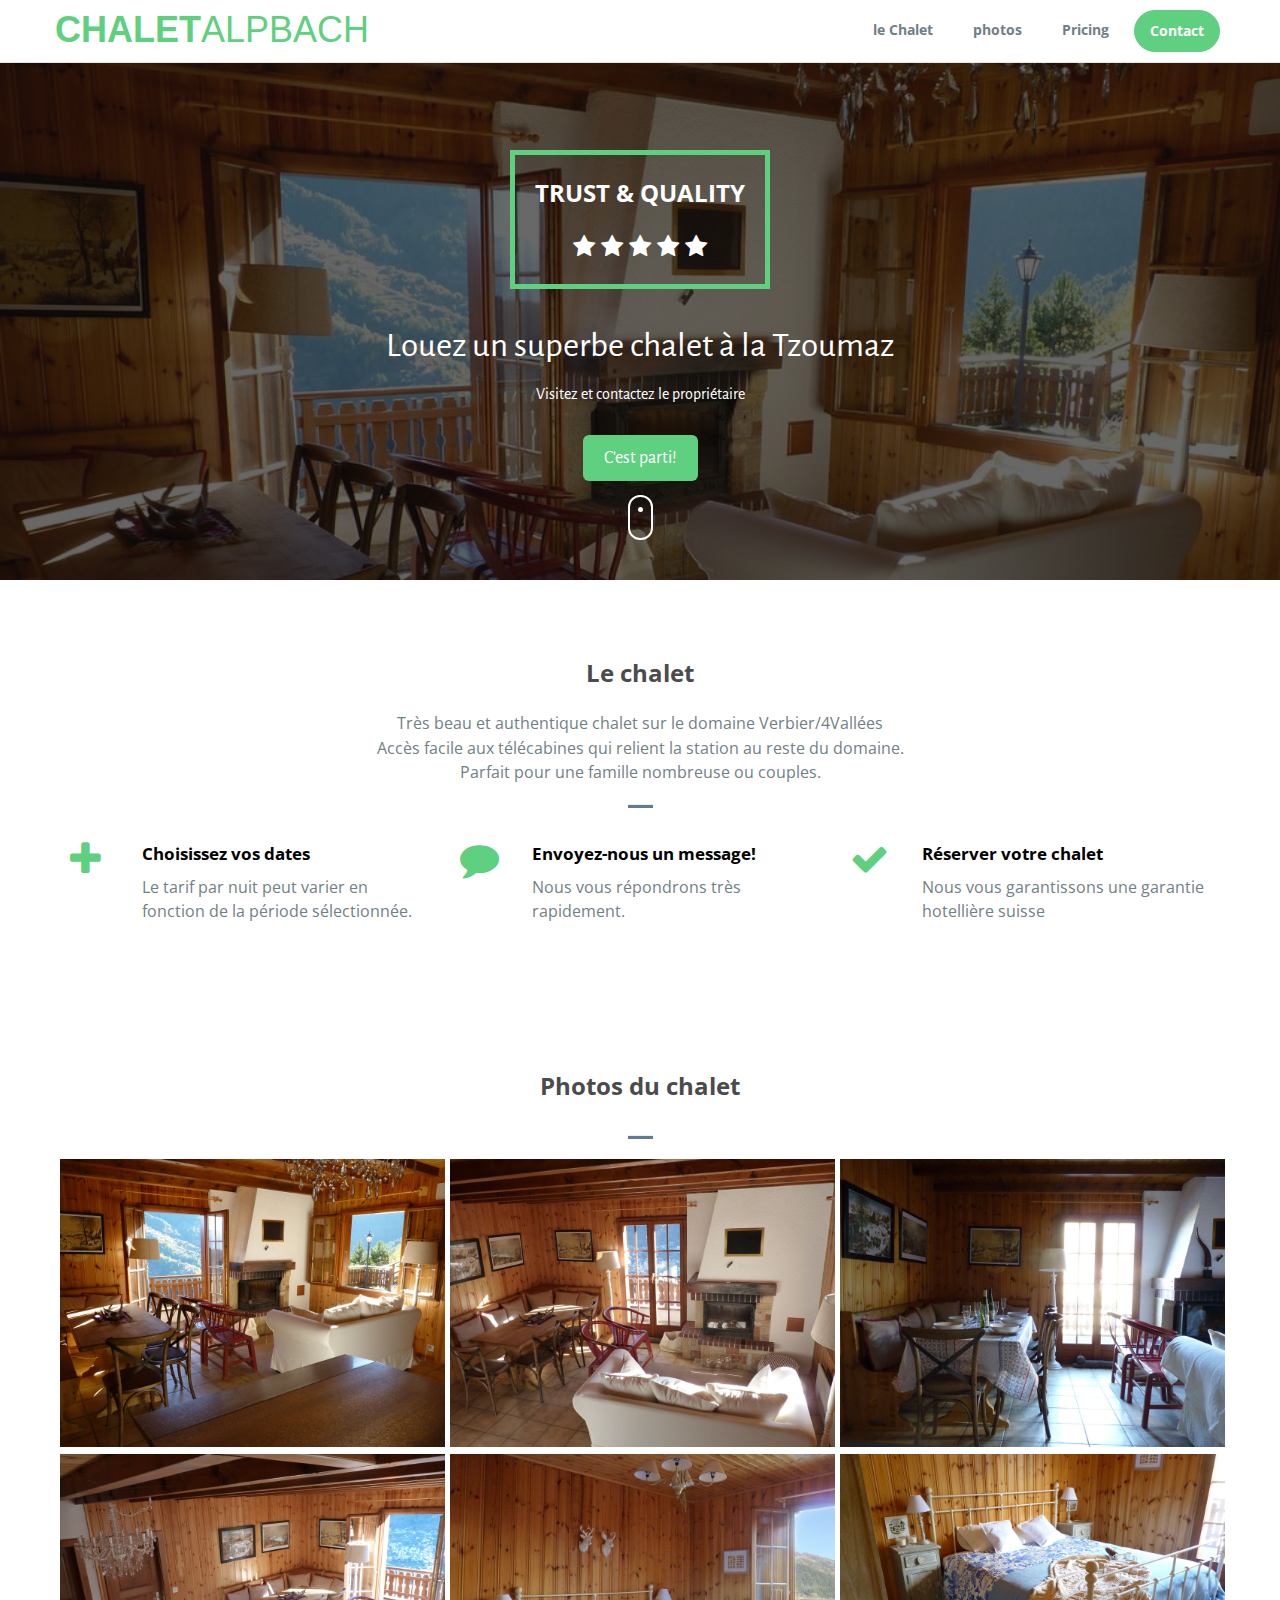
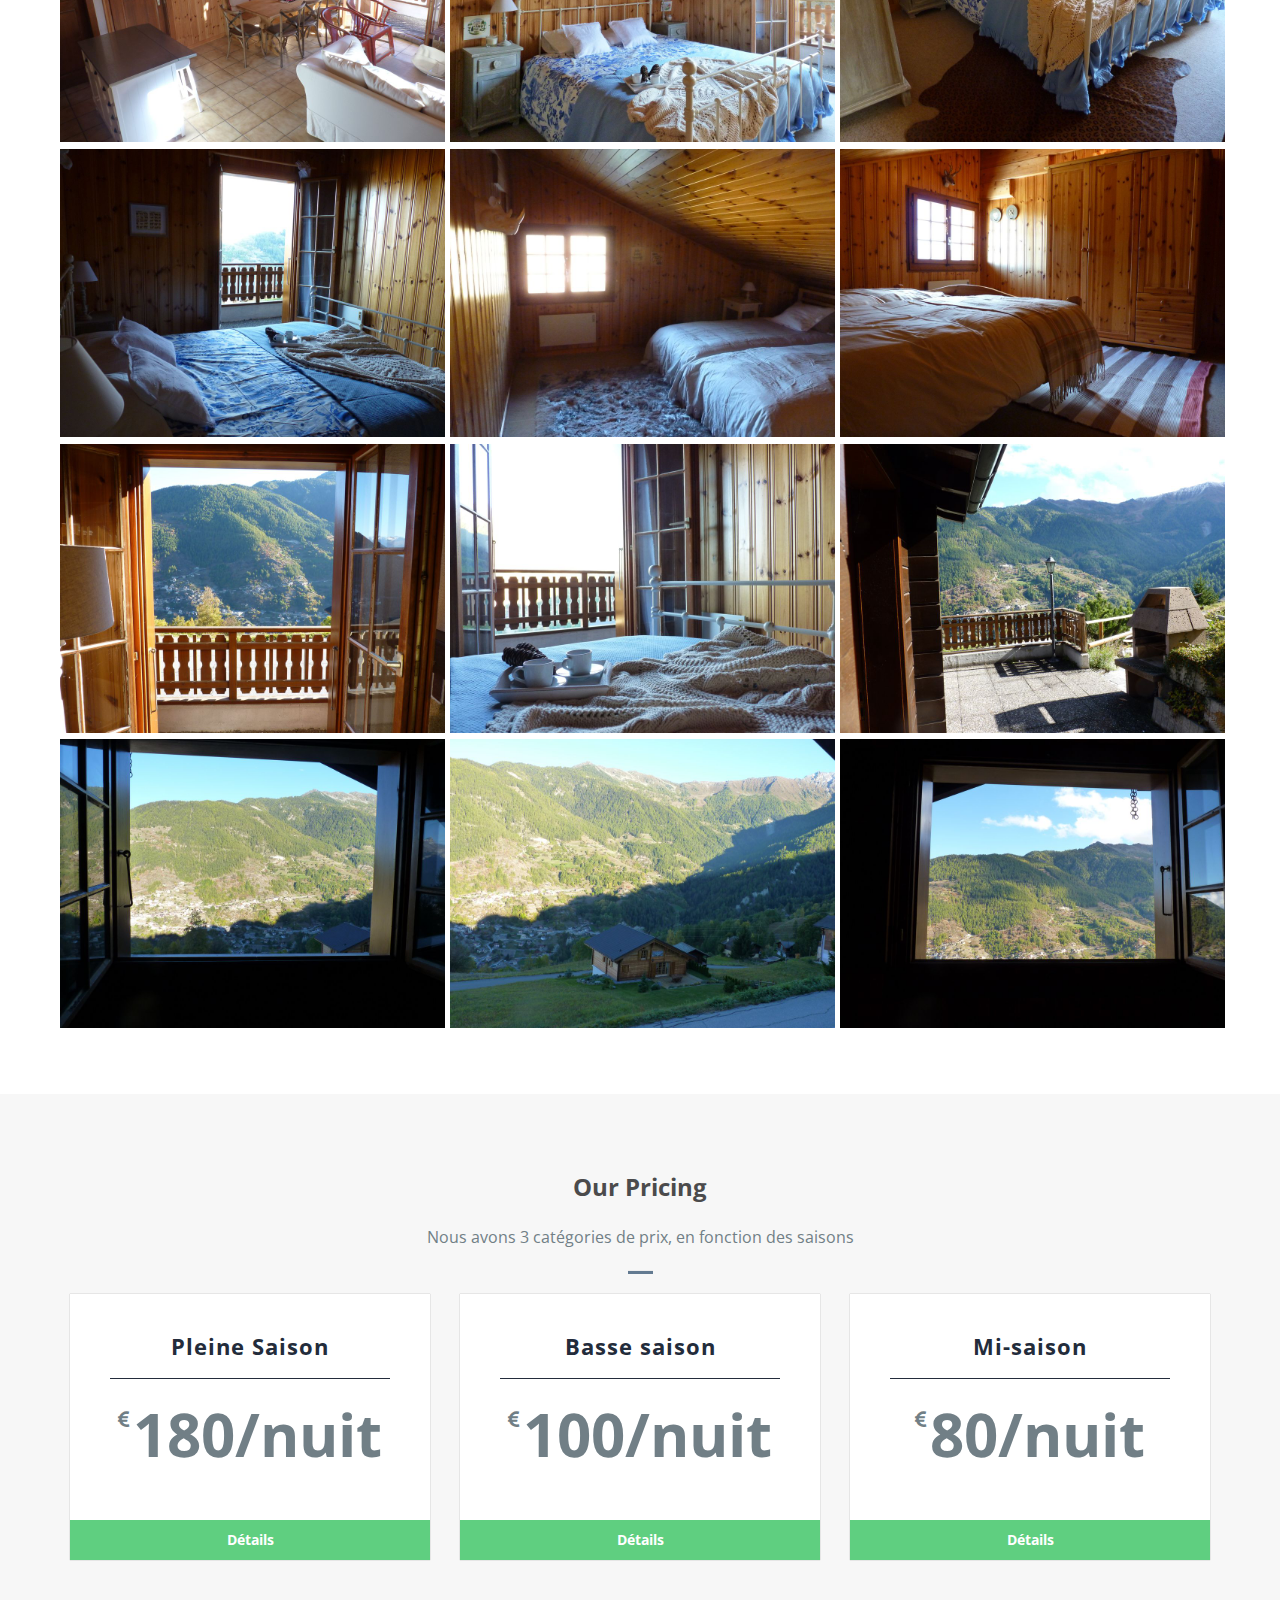
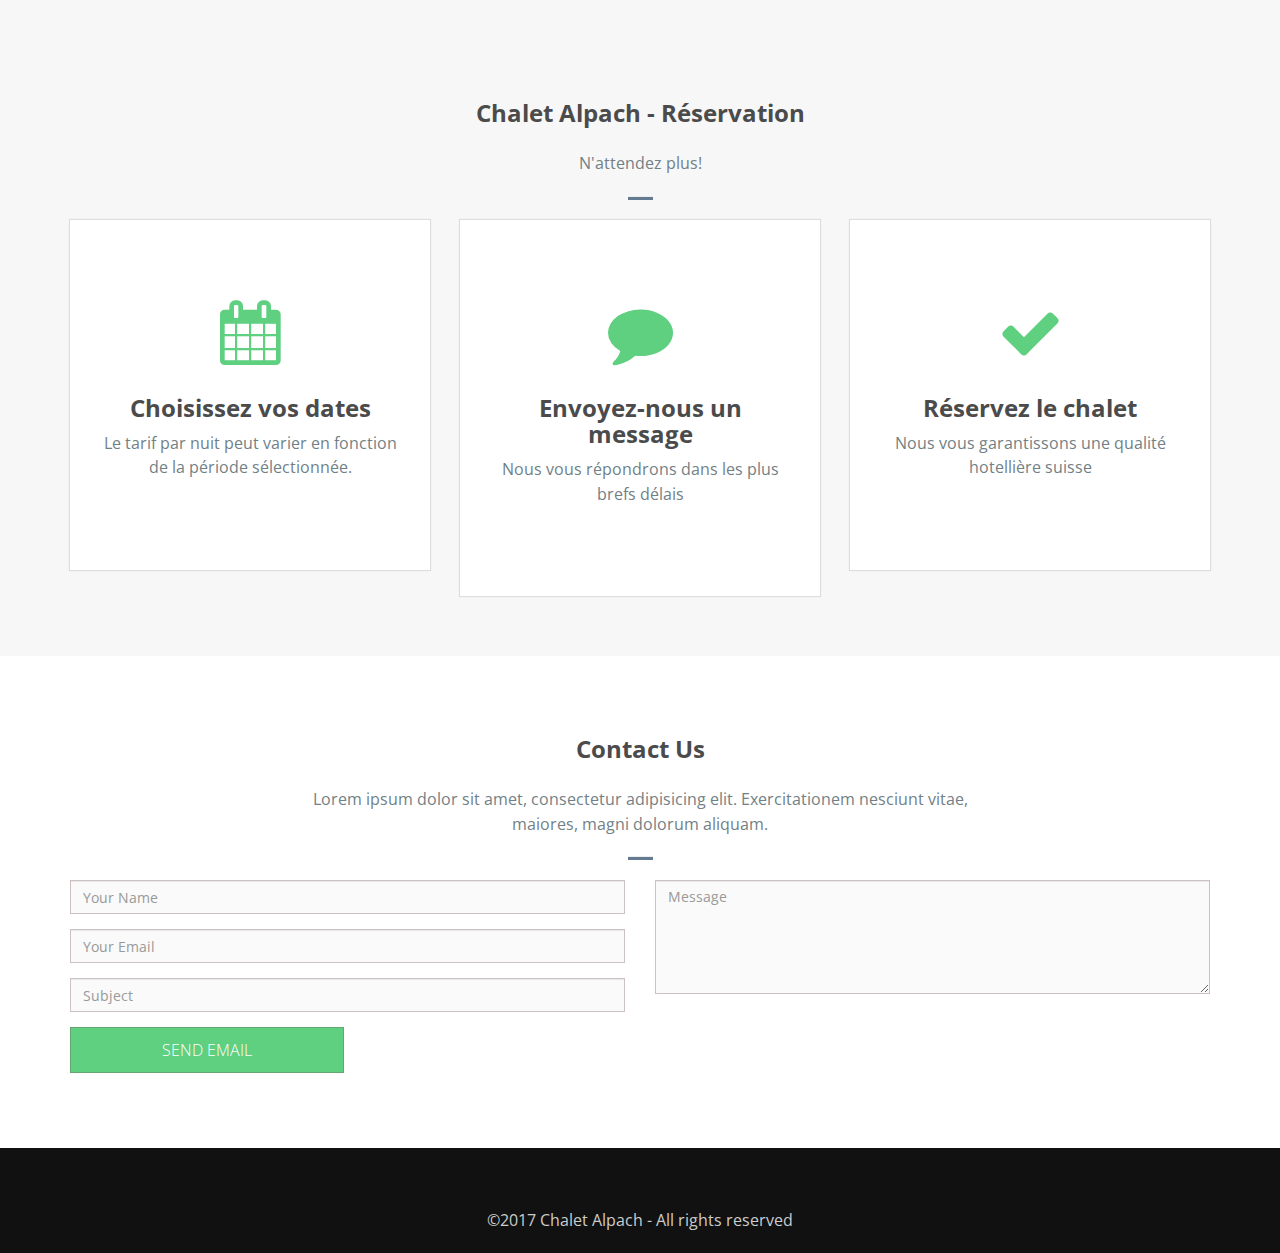
==== index.html @ b2814915 "page pour chalet" ====
<!DOCTYPE html>
<html lang="en">
  <head>
    <meta charset="utf-8">
    <meta name="viewport" content="width=device-width, initial-scale=1">
    <title>Louez un superbe chalet à la Tzoumaz!</title>
    <meta name="description" content="Très beau et authentique chalet sur le domaine Verbier/4Vallées.">
    <meta name="keywords" content="free website templates, free bootstrap themes, free template, free bootstrap, free website template">

    <link rel="stylesheet" type="text/css" href="https://fonts.googleapis.com/css?family=Open+Sans|Candal|Alegreya+Sans">
    <link rel="stylesheet" type="text/css" href="css/font-awesome.min.css">
    <link rel="stylesheet" type="text/css" href="css/bootstrap.min.css">
    <link rel="stylesheet" type="text/css" href="css/imagehover.min.css">
    <link rel="stylesheet" type="text/css" href="css/style.css">
  </head>
  <body>
    <!--Navigation bar-->
    <nav class="navbar navbar-default navbar-fixed-top">
      <div class="container">
        <div class="navbar-header">
        <button type="button" class="navbar-toggle" data-toggle="collapse" data-target="#myNavbar">
          <span class="icon-bar"></span>
          <span class="icon-bar"></span>
          <span class="icon-bar"></span>
        </button>
        <!-- <img class="logo" src="img/logo2.png" alt=""> -->
        <a class="navbar-brand" href="index.html">Chalet<span>Alpbach</span> </a>

        </div>
        <div class="collapse navbar-collapse" id="myNavbar">
        <ul class="nav navbar-nav navbar-right">
          <li><a href="#le Chalet">le Chalet</a></li>
          <li><a href="#photos">photos</a></li>
          <li><a href="#pricing">Pricing</a></li>
          <li class="btn-trial"><a href="#contact">Contact</a></li>
        </ul>
        </div>
      </div>
    </nav>
    <!--/ Navigation bar-->
    <!--Modal box-->
    <div class="modal fade" id="login" role="dialog">
      <div class="modal-dialog modal-sm">

        <!-- Modal content no 1-->
        <div class="modal-content">


        </div>

      </div>
    </div>
    <!--/ Modal box-->
    <!--Banner-->
    <div class="banner">
      <div class="bg-color">
        <div class="container">
          <div class="row">
            <div class="banner-text text-center">
              <div class="text-border">
                <h2 class="text-dec">Trust & Quality <br>
                <br>
                 <i class="fa fa-star fa"></i>
                 <i class="fa fa-star fa"></i>
                 <i class="fa fa-star fa"></i>
                 <i class="fa fa-star fa"></i>
                 <i class="fa fa-star fa"></i></h2>


              </div>
              <div class="intro-para text-center quote">
                <p class="big-text">Louez un superbe chalet à la Tzoumaz</p>
                <p class="small-text">Visitez et contactez le propriétaire</p>
                <a href="#photos" class="btn get-quote btn-lg">C'est parti!</a>
              </div>
              <a href="#feature" class="mouse-hover"><div class="mouse"></div></a>
            </div>
          </div>
        </div>
      </div>
    </div>
    <!--/ Banner-->
    <!--Feature-->
    <section id ="le Chalet" class="section-padding">
      <div class="container">
        <div class="row">
          <div class="header-section text-center">
            <h2>Le chalet</h2>
            <p> Très beau et authentique chalet sur le domaine Verbier/4Vallées<br>Accès facile aux télécabines qui relient la station au reste du domaine.<br>Parfait pour une famille nombreuse ou couples.
            <hr class="bottom-line">
          </div>
          <div class="feature-info">
            <div class="fea">
              <div class="col-md-4">
                <div class="heading pull-right">
                  <h4>Choisissez vos dates</h4>
                  <p>Le tarif par nuit peut varier en fonction de la période sélectionnée.</p>
                </div>
                <div class="fea-img pull-left">
                  <i class="fa fa-plus"></i>
                </div>
              </div>
            </div>
            <div class="fea">
              <div class="col-md-4">
                <div class="heading pull-right">
                  <h4>Envoyez-nous un message!</h4>
                  <p>Nous vous répondrons très rapidement.</p>
                </div>
                <div class="fea-img pull-left">
                  <i class="fa fa-comment"></i>
                </div>
              </div>
            </div>
            <div class="fea">
              <div class="col-md-4">
                <div class="heading pull-right">
                  <h4>Réserver votre chalet</h4>
                  <p>Nous vous garantissons une garantie hotellière suisse</p>
                </div>
                <div class="fea-img pull-left">
                  <i class="fa fa-check"></i>
                </div>
              </div>
            </div>
        </div>
        </div>
      </div>
    </section>
    <!--/ feature-->

    <!--work-shop-->
    <!--/ work-shop-->

    <!--Testimonial-->
 <!--    <section id="testimonial" class="section-padding">
      <div class="container">
        <div class="row">
          <div class="header-section text-center">
            <h2 class="white">See What Our Customer Are Saying?</h2>
            <p class="white">Lorem ipsum dolor sit amet, consectetur adipisicing elit. Exercitationem nesciunt vitae,<br> maiores, magni dolorum aliquam.</p>
            <hr class="bottom-line bg-white">
          </div>
          <div class="col-md-6 col-sm-6">
            <div class="text-comment">
              <p class="text-par">"Proin gravida nibh vel velit auctor aliquet. Aenean sollicitudin, nec sagittis sem"</p>
              <p class="text-name">Abraham Doe - Creative Dırector</p>
            </div>
          </div>
          <div class="col-md-6 col-sm-6">
            <div class="text-comment">
              <p class="text-par">"Proin gravida nibh vel velit auctor aliquet. Aenean sollicitudin, nec sagittis sem"</p>
              <p class="text-name">Abraham Doe - Creative Dırector</p>
            </div>
          </div>
        </div>
      </div>
    </section> -->
    <!--/ Testimonial-->
    <!--photos-->
    <section id ="photos" class="section-padding">
      <div class="container">
        <div class="row">
          <div class="header-section text-center">
            <h2>Photos du chalet</h2>
            <hr class="bottom-line">
          </div>
        </div>
      </div>
      <div class="container">
        <div class="row">
          <div class="col-md-4 col-sm-6 padleft-right">
            <figure class="imghvr-fold-up">
              <img src="img/living4.jpg" class="img-responsive">
              <figcaption>
                <h3>Living Room</h3>
                <p></p>
              </figcaption>
              <a href="#"></a>
            </figure>
          </div>
          <div class="col-md-4 col-sm-6 padleft-right">
            <figure class="imghvr-fold-up">
              <img src="img/living2.jpg" class="img-responsive">
              <figcaption>
                <h3>Lirvz </h3>
                <p></p>
              </figcaption>
              <a href="#"></a>
            </figure>
          </div>
          <div class="col-md-4 col-sm-6 padleft-right">
            <figure class="imghvr-fold-up">
              <img src="img/living1.jpg" class="img-responsive">
              <figcaption>
                <h3>Living Room</h3>
                <p></p>
              </figcaption>
              <a href="#"></a>
            </figure>
          </div>
          <div class="col-md-4 col-sm-6 padleft-right">
            <figure class="imghvr-fold-up">
              <img src="img/living3.jpg" class="img-responsive">
              <figcaption>
                <h3>Living Room</h3>
                <p></p>
              </figcaption>
              <a href="#"></a>
            </figure>
          </div>
          <div class="col-md-4 col-sm-6 padleft-right">
            <figure class="imghvr-fold-up">
              <img src="img/chambre1.jpg" class="img-responsive">
              <figcaption>
                <h3>Chambre rdc</h3>
                <p></p>
              </figcaption>
              <a href="#"></a>
            </figure>
          </div>
          <div class="col-md-4 col-sm-6 padleft-right">
            <figure class="imghvr-fold-up">
              <img src="img/chambre11.jpg" class="img-responsive">
              <figcaption>
                <h3>Chambre rdc</h3>
                <p></p>
              </figcaption>
              <a href="#"></a>
            </figure>
          </div>
          <div class="col-md-4 col-sm-6 padleft-right">
            <figure class="imghvr-fold-up">
              <img src="img/chambre111.jpg" class="img-responsive">
              <figcaption>
                <h3>chambre 1 rdc</h3>
                <p></p>
              </figcaption>
              <a href="#"></a>
            </figure>
          </div>
          <div class="col-md-4 col-sm-6 padleft-right">
            <figure class="imghvr-fold-up">
              <img src="img/chambre2.jpg" class="img-responsive">
              <figcaption>
                <h3>Chambre 2</h3>
                <p></p>
              </figcaption>
              <a href="#"></a>
            </figure>
          </div>
          <div class="col-md-4 col-sm-6 padleft-right">
            <figure class="imghvr-fold-up">
              <img src="img/chambre3.jpg" class="img-responsive">
              <figcaption>
                <h3>Chambre 3</h3>
                <p></p>
              </figcaption>
              <a href="#"></a>
            </figure>
          </div>
          <div class="col-md-4 col-sm-6 padleft-right">
            <figure class="imghvr-fold-up">
              <img src="img/terrasse1.jpg" class="img-responsive">
              <figcaption>
                <h3>Terrasse</h3>
                <p></p>
              </figcaption>
              <a href="#"></a>
            </figure>
          </div>
          <div class="col-md-4 col-sm-6 padleft-right">
            <figure class="imghvr-fold-up">
              <img src="img/chambreplateau.jpg" class="img-responsive">
              <figcaption>
                <h3>Vue</h3>
                <p></p>
              </figcaption>
              <a href="#"></a>
            </figure>
          </div>
          <div class="col-md-4 col-sm-6 padleft-right">
            <figure class="imghvr-fold-up">
              <img src="img/terrasse2.jpg" class="img-responsive">
              <figcaption>
                <h3>Terrasse</h3>
                <p></p>
              </figcaption>
              <a href="#"></a>
            </figure>
          </div>
          <div class="col-md-4 col-sm-6 padleft-right">
            <figure class="imghvr-fold-up">
              <img src="img/vue-fenêtre.jpg" class="img-responsive">
              <figcaption>
                <h3></h3>
                <p></p>
              </figcaption>
              <a href="#"></a>
            </figure>
          </div>
          <div class="col-md-4 col-sm-6 padleft-right">
            <figure class="imghvr-fold-up">
              <img src="img/vue.jpg" class="img-responsive">
              <figcaption>
                <h3></h3>
                <p></p>
              </figcaption>
              <a href="#"></a>
            </figure>
          </div>
          <div class="col-md-4 col-sm-6 padleft-right">
            <figure class="imghvr-fold-up">
              <img src="img/vuechambre2.jpg" class="img-responsive">
              <figcaption>
                <h3>Chambre 2</h3>
                <p></p>
              </figcaption>
              <a href="#"></a>
            </figure>
          </div>
        </div>
      </div>
    </section>
    <!--/ photos-->
    <!--Pricing-->
    <section id ="pricing" class="section-padding">
      <div class="container">
        <div class="row">
          <div class="header-section text-center">
            <h2>Our Pricing</h2>
            <p>Nous avons 3 catégories de prix, en fonction des saisons<br></p>
            <hr class="bottom-line">
          </div>
          <div class="col-md-4 col-sm-4">
            <div class="price-table">
              <!-- Plan  -->
              <div class="pricing-head">
                <h4>Pleine Saison</h4>
                <span class="fa fa-euro curency"></span> <span class="amount">180/nuit</span>
              </div>

              <!-- Plean Detail -->
              <div class="price-in mart-15">
                <a href="#" class="btn btn-bg green btn-block">Détails</a>
              </div>
            </div>
          </div>
          <div class="col-md-4 col-sm-4">
            <div class="price-table">
              <!-- Plan  -->
              <div class="pricing-head">
                <h4>Basse saison</h4>
                <span class="fa fa-euro curency"></span> <span class="amount">100/nuit</span>
              </div>

              <!-- Plean Detail -->
              <div class="price-in mart-15">
                <a href="#" class="btn btn-bg yellow btn-block">Détails</a>
              </div>
            </div>
          </div>
          <div class="col-md-4 col-sm-4">
            <div class="price-table">
              <!-- Plan  -->
              <div class="pricing-head">
                <h4>Mi-saison</h4>
                <span class="fa fa-euro curency"></span> <span class="amount">80/nuit</span>
              </div>

              <!-- Plean Detail -->
              <div class="price-in mart-15">
                <a href="#" class="btn btn-bg red btn-block">Détails</a>
              </div>
            </div>
          </div>
        </div>
      </div>
    </section>
    <!--/ Pricing-->
    <section id="work-shop" class="section-padding">
      <div class="container">
        <div class="row">
          <div class="header-section text-center">
            <h2>Chalet Alpach - Réservation</h2>
            <p>N'attendez plus!</p>
            <hr class="bottom-line">
          </div>
          <div class="col-md-4 col-sm-6">
            <div class="service-box text-center">
              <div class="icon-box">
                <i class="fa fa-calendar color-green"></i>
              </div>
              <div class="icon-text">
                <h4 class="ser-text">Choisissez vos dates</h4>
                <p>Le tarif par nuit peut varier en fonction de la période sélectionnée.</p>
              </div>
            </div>
          </div>
          <div class="col-md-4 col-sm-6">
            <div class="service-box text-center">
              <div class="icon-box">
                <i class="fa fa-comment color-green"></i>
              </div>
              <div class="icon-text">
                <h4 class="ser-text">Envoyez-nous un message</h4>
                <p>Nous vous répondrons dans les plus brefs délais</p>
              </div>
            </div>
          </div>
          <div class="col-md-4 col-sm-6">
            <div class="service-box text-center">
              <div class="icon-box">
                <i class="fa fa-check color-green"></i>
              </div>
              <div class="icon-text">
                <h4 class="ser-text">Réservez le chalet</h4>
                <p>Nous vous garantissons une qualité hotellière suisse</p>
              </div>
            </div>
          </div>
        </div>
      </div>
    </section>
    <!--Contact-->
    <section id ="contact" class="section-padding">
      <div class="container">
        <div class="row">
          <div class="header-section text-center">
            <h2>Contact Us</h2>
            <p>Lorem ipsum dolor sit amet, consectetur adipisicing elit. Exercitationem nesciunt vitae,<br> maiores, magni dolorum aliquam.</p>
            <hr class="bottom-line">
          </div>
          <div id="sendmessage">Your message has been sent. Thank you!</div>
          <div id="errormessage"></div>
          <form action="" method="post" role="form" class="contactForm">
              <div class="col-md-6 col-sm-6 col-xs-12 left">
                <div class="form-group">
                    <input type="text" name="name" class="form-control form" id="name" placeholder="Your Name" data-rule="minlen:4" data-msg="Please enter at least 4 chars" />
                    <div class="validation"></div>
                </div>
                <div class="form-group">
                    <input type="email" class="form-control" name="email" id="email" placeholder="Your Email" data-rule="email" data-msg="Please enter a valid email" />
                    <div class="validation"></div>
                </div>
                <div class="form-group">
                    <input type="text" class="form-control" name="subject" id="subject" placeholder="Subject" data-rule="minlen:4" data-msg="Please enter at least 4 characters" />
                    <div class="validation"></div>
                </div>
              </div>

              <div class="col-md-6 col-sm-6 col-xs-12 right">
                <div class="form-group">
                    <textarea class="form-control" name="message" rows="5" data-rule="required" data-msg="Please write something for us" placeholder="Message"></textarea>
                    <div class="validation"></div>
                </div>
              </div>

              <div class="col-xs-12">
                <!-- Button -->
                <button type="submit" id="submit" name="submit" class="form contact-form-button light-form-button oswald light">SEND EMAIL</button>
              </div>
          </form>

        </div>
      </div>
    </section>
    <!--/ Contact-->
    <!--Footer-->
    <footer id="footer" class="footer">
      <div class="container text-center">
   <!--    <ul class="social-links">
        <li><a href="#link"><i class="fa fa-twitter fa-fw"></i></a></li>
        <li><a href="#link"><i class="fa fa-facebook fa-fw"></i></a></li>
        <li><a href="#link"><i class="fa fa-google-plus fa-fw"></i></a></li>
        <li><a href="#link"><i class="fa fa-dribbble fa-fw"></i></a></li>
        <li><a href="#link"><i class="fa fa-linkedin fa-fw"></i></a></li>
      </ul> -->
        ©2017 Chalet Alpach - All rights reserved

      </div>
    </footer>
    <!--/ Footer-->

    <script src="js/jquery.min.js"></script>
    <script src="js/jquery.easing.min.js"></script>
    <script src="js/bootstrap.min.js"></script>
    <script src="js/custom.js"></script>
    <script src="contactform/contactform.js"></script>

  </body>
</html>
---- css/imagehover.min.css ----
/*
 * ImageHover.css - http://www.imagehover.io
 */
 [class*=' imghvr-'],[class^=imghvr-]{position:relative;display:inline-block;margin:0;max-width:100%;background-color:#2266a5;color:#fff;overflow:hidden;-webkit-backface-visibility:hidden;backface-visibility:hidden;-moz-osx-font-smoothing:grayscale;-webkit-transform:translateZ(0);transform:translateZ(0)}[class*=' imghvr-']>img,[class^=imghvr-]>img{vertical-align:top;max-width:100%}[class*=' imghvr-'] figcaption,[class^=imghvr-] figcaption{background-color:#135796;padding:30px;position:absolute;top:0;bottom:0;left:0;right:0;color:#fff}[class*=' imghvr-'] figcaption h1,[class*=' imghvr-'] figcaption h2,[class*=' imghvr-'] figcaption h3,[class*=' imghvr-'] figcaption h4,[class*=' imghvr-'] figcaption h5,[class*=' imghvr-'] figcaption h6,[class^=imghvr-] figcaption h1,[class^=imghvr-] figcaption h2,[class^=imghvr-] figcaption h3,[class^=imghvr-] figcaption h4,[class^=imghvr-] figcaption h5,[class^=imghvr-] figcaption h6{color:#fff}[class*=' imghvr-'] a,[class^=imghvr-] a{position:absolute;top:0;bottom:0;left:0;right:0;z-index:1}[class*=' imghvr-'],[class*=' imghvr-'] *,[class*=' imghvr-'] :after,[class*=' imghvr-'] :before,[class*=' imghvr-']:after,[class*=' imghvr-']:before,[class^=imghvr-],[class^=imghvr-] *,[class^=imghvr-] :after,[class^=imghvr-] :before,[class^=imghvr-]:after,[class^=imghvr-]:before{-webkit-box-sizing:border-box;box-sizing:border-box;-webkit-transition:all .35s ease;transition:all .35s ease}[class*=' imghvr-fade'] figcaption,[class*=' imghvr-fade']:hover>img,[class^=imghvr-fade] figcaption,[class^=imghvr-fade]:hover>img{opacity:0}[class*=' imghvr-fade']:hover figcaption,[class^=imghvr-fade]:hover figcaption{opacity:1}[class*=' imghvr-fade']:hover figcaption,[class*=' imghvr-fade']:hover>img,[class^=imghvr-fade]:hover figcaption,[class^=imghvr-fade]:hover>img{-webkit-transform:translate(0,0);transform:translate(0,0)}.imghvr-fade-in-up figcaption{-webkit-transform:translate(0,15%);transform:translate(0,15%)}.imghvr-fade-in-down figcaption{-webkit-transform:translate(0,-15%);transform:translate(0,-15%)}.imghvr-fade-in-left figcaption{-webkit-transform:translate(-15%,0);transform:translate(-15%,0)}.imghvr-fade-in-right figcaption{-webkit-transform:translate(15%,0);transform:translate(15%,0)}[class*=' imghvr-push-']:hover figcaption,[class^=imghvr-push-]:hover figcaption{-webkit-transform:translate(0,0);transform:translate(0,0)}.imghvr-push-up figcaption{-webkit-transform:translateY(100%);transform:translateY(100%)}.imghvr-push-down figcaption,.imghvr-push-up:hover>img{-webkit-transform:translateY(-100%);transform:translateY(-100%)}.imghvr-push-down:hover>img{-webkit-transform:translateY(100%);transform:translateY(100%)}.imghvr-push-left figcaption{-webkit-transform:translateX(100%);transform:translateX(100%)}.imghvr-push-left:hover>img,.imghvr-push-right figcaption{-webkit-transform:translateX(-100%);transform:translateX(-100%)}.imghvr-push-right:hover>img{-webkit-transform:translateX(100%);transform:translateX(100%)}[class*=' imghvr-slide-']:hover figcaption,[class^=imghvr-slide-]:hover figcaption{-webkit-transform:translate(0,0);transform:translate(0,0)}.imghvr-slide-up figcaption{-webkit-transform:translateY(100%);transform:translateY(100%)}.imghvr-slide-down figcaption{-webkit-transform:translateY(-100%);transform:translateY(-100%)}.imghvr-slide-left figcaption{-webkit-transform:translateX(100%);transform:translateX(100%)}.imghvr-slide-right figcaption{-webkit-transform:translateX(-100%);transform:translateX(-100%)}.imghvr-slide-top-left figcaption{-webkit-transform:translate(-100%,-100%);transform:translate(-100%,-100%)}.imghvr-slide-top-right figcaption{-webkit-transform:translate(100%,-100%);transform:translate(100%,-100%)}.imghvr-slide-bottom-left figcaption{-webkit-transform:translate(-100%,100%);transform:translate(-100%,100%)}.imghvr-slide-bottom-right figcaption{-webkit-transform:translate(100%,100%);transform:translate(100%,100%)}[class*=' imghvr-reveal-']:before,[class^=imghvr-reveal-]:before{position:absolute;top:0;bottom:0;left:0;right:0;content:'';background-color:#135796}[class*=' imghvr-reveal-'] figcaption,[class^=imghvr-reveal-] figcaption{opacity:0}[class*=' imghvr-reveal-']:hover:before,[class^=imghvr-reveal-]:hover:before{-webkit-transform:translate(0,0);transform:translate(0,0)}[class*=' imghvr-reveal-']:hover figcaption,[class^=imghvr-reveal-]:hover figcaption{opacity:1;-webkit-transition-delay:.21s;transition-delay:.21s}.imghvr-reveal-up:before{-webkit-transform:translateY(100%);transform:translateY(100%)}.imghvr-reveal-down:before{-webkit-transform:translateY(-100%);transform:translateY(-100%)}.imghvr-reveal-left:before{-webkit-transform:translateX(100%);transform:translateX(100%)}.imghvr-reveal-right:before{-webkit-transform:translateX(-100%);transform:translateX(-100%)}.imghvr-reveal-top-left:before{-webkit-transform:translate(-100%,-100%);transform:translate(-100%,-100%)}.imghvr-reveal-top-right:before{-webkit-transform:translate(100%,-100%);transform:translate(100%,-100%)}.imghvr-reveal-bottom-left:before{-webkit-transform:translate(-100%,100%);transform:translate(-100%,100%)}.imghvr-reveal-bottom-right:before{-webkit-transform:translate(100%,100%);transform:translate(100%,100%)}[class*=' imghvr-hinge-'],[class^=imghvr-hinge-]{-webkit-perspective:50em;perspective:50em}[class*=' imghvr-hinge-'] figcaption,[class^=imghvr-hinge-] figcaption{opacity:0;z-index:1}[class*=' imghvr-hinge-']:hover img,[class^=imghvr-hinge-]:hover img{opacity:0}[class*=' imghvr-hinge-']:hover figcaption,[class^=imghvr-hinge-]:hover figcaption{opacity:1;-webkit-transition-delay:.21s;transition-delay:.21s}.imghvr-hinge-up img{-webkit-transform-origin:50% 0;-ms-transform-origin:50% 0;transform-origin:50% 0}.imghvr-hinge-up figcaption{-webkit-transform:rotateX(90deg);transform:rotateX(90deg);-webkit-transform-origin:50% 100%;-ms-transform-origin:50% 100%;transform-origin:50% 100%}.imghvr-hinge-up:hover>img{-webkit-transform:rotateX(-90deg);transform:rotateX(-90deg)}.imghvr-hinge-up:hover figcaption{-webkit-transform:rotateX(0);transform:rotateX(0)}.imghvr-hinge-down img{-webkit-transform-origin:50% 100%;-ms-transform-origin:50% 100%;transform-origin:50% 100%}.imghvr-hinge-down figcaption{-webkit-transform:rotateX(-90deg);transform:rotateX(-90deg);-webkit-transform-origin:50% -50%;-ms-transform-origin:50% -50%;transform-origin:50% -50%}.imghvr-hinge-down:hover>img{-webkit-transform:rotateX(90deg);transform:rotateX(90deg);opacity:0}.imghvr-hinge-down:hover figcaption{-webkit-transform:rotateX(0);transform:rotateX(0)}.imghvr-hinge-left img{-webkit-transform-origin:0 50%;-ms-transform-origin:0 50%;transform-origin:0 50%}.imghvr-hinge-left figcaption{-webkit-transform:rotateY(-90deg);transform:rotateY(-90deg);-webkit-transform-origin:100% 50%;-ms-transform-origin:100% 50%;transform-origin:100% 50%}.imghvr-hinge-left:hover>img{-webkit-transform:rotateY(90deg);transform:rotateY(90deg)}.imghvr-hinge-left:hover figcaption{-webkit-transform:rotateY(0);transform:rotateY(0)}.imghvr-hinge-right img{-webkit-transform-origin:100% 50%;-ms-transform-origin:100% 50%;transform-origin:100% 50%}.imghvr-hinge-right figcaption{-webkit-transform:rotateY(90deg);transform:rotateY(90deg);-webkit-transform-origin:0 50%;-ms-transform-origin:0 50%;transform-origin:0 50%}.imghvr-hinge-right:hover>img{-webkit-transform:rotateY(-90deg);transform:rotateY(-90deg)}.imghvr-hinge-right:hover figcaption{-webkit-transform:rotateY(0);transform:rotateY(0)}[class*=' imghvr-flip-'],[class^=imghvr-flip-]{-webkit-perspective:50em;perspective:50em}[class*=' imghvr-flip-'] img,[class^=imghvr-flip-] img{backface-visibility:hidden}[class*=' imghvr-flip-'] figcaption,[class*=' imghvr-flip-']:hover>img,[class^=imghvr-flip-] figcaption,[class^=imghvr-flip-]:hover>img{opacity:0}[class*=' imghvr-flip-']:hover figcaption,[class^=imghvr-flip-]:hover figcaption{opacity:1;-webkit-transition-delay:.13999999999999999s;transition-delay:.13999999999999999s}.imghvr-flip-horiz figcaption{-webkit-transform:rotateX(90deg);transform:rotateX(90deg);-webkit-transform-origin:0 50%;-ms-transform-origin:0 50%;transform-origin:0 50%}.imghvr-flip-horiz:hover img{-webkit-transform:rotateX(-180deg);transform:rotateX(-180deg)}.imghvr-flip-horiz:hover figcaption{-webkit-transform:rotateX(0);transform:rotateX(0)}.imghvr-flip-vert figcaption{-webkit-transform:rotateY(90deg);transform:rotateY(90deg);-webkit-transform-origin:50% 0;-ms-transform-origin:50% 0;transform-origin:50% 0}.imghvr-flip-vert:hover>img{-webkit-transform:rotateY(-180deg);transform:rotateY(-180deg)}.imghvr-flip-vert:hover figcaption{-webkit-transform:rotateY(0);transform:rotateY(0)}.imghvr-flip-diag-1 figcaption{-webkit-transform:rotate3d(1,-1,0,100deg);transform:rotate3d(1,-1,0,100deg)}.imghvr-flip-diag-1:hover>img{-webkit-transform:rotate3d(-1,1,0,100deg);transform:rotate3d(-1,1,0,100deg)}.imghvr-flip-diag-1:hover figcaption{-webkit-transform:rotate3d(0,0,0,0deg);transform:rotate3d(0,0,0,0deg)}.imghvr-flip-diag-2 figcaption{-webkit-transform:rotate3d(1,1,0,100deg);transform:rotate3d(1,1,0,100deg)}.imghvr-flip-diag-2:hover>img{-webkit-transform:rotate3d(-1,-1,0,100deg);transform:rotate3d(-1,-1,0,100deg)}.imghvr-flip-diag-2:hover figcaption{-webkit-transform:rotate3d(0,0,0,0deg);transform:rotate3d(0,0,0,0deg)}[class*=' imghvr-shutter-out-']:before,[class^=imghvr-shutter-out-]:before{background:#135796;position:absolute;content:'';-webkit-transition-delay:105ms;transition-delay:105ms}[class*=' imghvr-shutter-out-'] figcaption,[class^=imghvr-shutter-out-] figcaption{opacity:0;-webkit-transition-delay:0s;transition-delay:0s}[class*=' imghvr-shutter-out-']:hover:before,[class^=imghvr-shutter-out-]:hover:before{-webkit-transition-delay:0s;transition-delay:0s}[class*=' imghvr-shutter-out-']:hover figcaption,[class^=imghvr-shutter-out-]:hover figcaption{opacity:1;-webkit-transition-delay:105ms;transition-delay:105ms}.imghvr-shutter-out-horiz:before{left:50%;right:50%;top:0;bottom:0}.imghvr-shutter-out-horiz:hover:before{left:0;right:0}.imghvr-shutter-out-vert:before{top:50%;bottom:50%;left:0;right:0}.imghvr-shutter-out-vert:hover:before{top:0;bottom:0}.imghvr-shutter-out-diag-1:before{top:50%;bottom:50%;left:-35%;right:-35%;-webkit-transform:rotate(45deg);transform:rotate(45deg)}.imghvr-shutter-out-diag-1:hover:before{top:-35%;bottom:-35%}.imghvr-shutter-out-diag-2:before{top:50%;bottom:50%;left:-35%;right:-35%;-webkit-transform:rotate(-45deg);transform:rotate(-45deg)}.imghvr-shutter-out-diag-2:hover:before{top:-35%;bottom:-35%}[class*=' imghvr-shutter-in-']:after,[class*=' imghvr-shutter-in-']:before,[class^=imghvr-shutter-in-]:after,[class^=imghvr-shutter-in-]:before{background:#135796;position:absolute;content:''}[class*=' imghvr-shutter-in-']:after,[class^=imghvr-shutter-in-]:after{top:0;left:0}[class*=' imghvr-shutter-in-']:before,[class^=imghvr-shutter-in-]:before{right:0;bottom:0}[class*=' imghvr-shutter-in-'] figcaption,[class^=imghvr-shutter-in-] figcaption{opacity:0;z-index:1}[class*=' imghvr-shutter-in-']:hover figcaption,[class^=imghvr-shutter-in-]:hover figcaption{opacity:1;-webkit-transition-delay:.21s;transition-delay:.21s}.imghvr-shutter-in-horiz:after,.imghvr-shutter-in-horiz:before{width:0;height:100%}.imghvr-shutter-in-horiz:hover:after,.imghvr-shutter-in-horiz:hover:before{width:50%}.imghvr-shutter-in-vert:after,.imghvr-shutter-in-vert:before{height:0;width:100%}.imghvr-shutter-in-vert:hover:after,.imghvr-shutter-in-vert:hover:before{height:50%}.imghvr-shutter-in-out-horiz:after,.imghvr-shutter-in-out-horiz:before{width:0;height:100%}.imghvr-shutter-in-out-horiz:hover:after,.imghvr-shutter-in-out-horiz:hover:before{width:100%;opacity:.75}.imghvr-shutter-in-out-vert:after,.imghvr-shutter-in-out-vert:before{height:0;width:100%}.imghvr-shutter-in-out-vert:hover:after,.imghvr-shutter-in-out-vert:hover:before{height:100%;opacity:.75}.imghvr-shutter-in-out-diag-1:after,.imghvr-shutter-in-out-diag-1:before{width:200%;height:200%;-webkit-transition:all .6s ease;transition:all .6s ease;opacity:.75}.imghvr-shutter-in-out-diag-1:after{-webkit-transform:skew(-45deg) translateX(-150%);transform:skew(-45deg) translateX(-150%)}.imghvr-shutter-in-out-diag-1:before{-webkit-transform:skew(-45deg) translateX(150%);transform:skew(-45deg) translateX(150%)}.imghvr-shutter-in-out-diag-1:hover:after{-webkit-transform:skew(-45deg) translateX(-50%);transform:skew(-45deg) translateX(-50%)}.imghvr-shutter-in-out-diag-1:hover:before{-webkit-transform:skew(-45deg) translateX(50%);transform:skew(-45deg) translateX(50%)}.imghvr-shutter-in-out-diag-2:after,.imghvr-shutter-in-out-diag-2:before{width:200%;height:200%;-webkit-transition:all .6s ease;transition:all .6s ease;opacity:.75}.imghvr-shutter-in-out-diag-2:after{-webkit-transform:skew(45deg) translateX(-100%);transform:skew(45deg) translateX(-100%)}.imghvr-shutter-in-out-diag-2:before{-webkit-transform:skew(45deg) translateX(100%);transform:skew(45deg) translateX(100%)}.imghvr-shutter-in-out-diag-2:hover:after,.imghvr-shutter-in-out-diag-2:hover:before{-webkit-transform:skew(45deg) translateX(0);transform:skew(45deg) translateX(0)}[class*=' imghvr-fold'],[class^=imghvr-fold]{-webkit-perspective:50em;perspective:50em}[class*=' imghvr-fold'] img,[class^=imghvr-fold] img{-webkit-transform-origin:50% 0;-ms-transform-origin:50% 0;transform-origin:50% 0}[class*=' imghvr-fold'] figcaption,[class^=imghvr-fold] figcaption{z-index:1;opacity:0}[class*=' imghvr-fold']:hover>img,[class^=imghvr-fold]:hover>img{opacity:0;-webkit-transition-delay:0;transition-delay:0}[class*=' imghvr-fold']:hover figcaption,[class^=imghvr-fold]:hover figcaption{-webkit-transform:rotateX(0) translate3d(0,0,0) scale(1);transform:rotateX(0) translate3d(0,0,0) scale(1);opacity:1;-webkit-transition-delay:.21s;transition-delay:.21s}.imghvr-fold-up>img{-webkit-transform-origin:50% 0;-ms-transform-origin:50% 0;transform-origin:50% 0}.imghvr-fold-up figcaption{-webkit-transform:rotateX(-90deg) translate3d(0,-50%,0) scale(.6);transform:rotateX(-90deg) translate3d(0,-50%,0) scale(.6);-webkit-transform-origin:50% 100%;-ms-transform-origin:50% 100%;transform-origin:50% 100%}.imghvr-fold-up:hover>img{-webkit-transform:rotateX(90deg) scale(.6) translateY(50%);transform:rotateX(90deg) scale(.6) translateY(50%)}.imghvr-fold-down>img{-webkit-transform-origin:50% 100%;-ms-transform-origin:50% 100%;transform-origin:50% 100%}.imghvr-fold-down figcaption{-webkit-transform:rotateX(90deg) translate3d(0,50%,0) scale(.6);transform:rotateX(90deg) translate3d(0,50%,0) scale(.6);-webkit-transform-origin:50% 0;-ms-transform-origin:50% 0;transform-origin:50% 0}.imghvr-fold-down:hover>img{-webkit-transform:rotateX(-90deg) scale(.6) translateY(-50%);transform:rotateX(-90deg) scale(.6) translateY(-50%)}.imghvr-fold-left>img{-webkit-transform-origin:0 50%;-ms-transform-origin:0 50%;transform-origin:0 50%}.imghvr-fold-left figcaption{-webkit-transform:rotateY(90deg) translate3d(-50%,0,0) scale(.6);transform:rotateY(90deg) translate3d(-50%,0,0) scale(.6);-webkit-transform-origin:100% 50%;-ms-transform-origin:100% 50%;transform-origin:100% 50%}.imghvr-fold-left:hover>img{-webkit-transform:rotateY(-90deg) scale(.6) translateX(50%);transform:rotateY(-90deg) scale(.6) translateX(50%)}.imghvr-fold-right{-webkit-perspective:50em;perspective:50em}.imghvr-fold-right>img{-webkit-transform-origin:100% 50%;-ms-transform-origin:100% 50%;transform-origin:100% 50%}.imghvr-fold-right figcaption{-webkit-transform:rotateY(-90deg) translate3d(50%,0,0) scale(.6);transform:rotateY(-90deg) translate3d(50%,0,0) scale(.6);-webkit-transform-origin:0 50%;-ms-transform-origin:0 50%;transform-origin:0 50%}.imghvr-fold-right:hover>img{-webkit-transform:rotateY(90deg) scale(.6) translateX(-50%);transform:rotateY(90deg) scale(.6) translateX(-50%)}.imghvr-zoom-in figcaption{opacity:0;-webkit-transform:scale(.5);transform:scale(.5)}.imghvr-zoom-in:hover figcaption{-webkit-transform:scale(1);transform:scale(1);opacity:1}[class*=' imghvr-zoom-out'] figcaption,[class^=imghvr-zoom-out] figcaption{-webkit-transform:scale(.5);transform:scale(.5);-webkit-transform-origin:50% 50%;-ms-transform-origin:50% 50%;transform-origin:50% 50%;opacity:0}[class*=' imghvr-zoom-out'].hover figcaption,[class*=' imghvr-zoom-out']:hover figcaption,[class^=imghvr-zoom-out].hover figcaption,[class^=imghvr-zoom-out]:hover figcaption{-webkit-transform:scale(1);transform:scale(1);opacity:1;-webkit-transition-delay:.35s;transition-delay:.35s}.imghvr-zoom-out:hover>img{-webkit-transform:scale(.5);transform:scale(.5);opacity:0}.imghvr-zoom-out-up.hover>img,.imghvr-zoom-out-up:hover>img{-webkit-animation:imghvr-zoom-out-up .40249999999999997s linear;animation:imghvr-zoom-out-up .40249999999999997s linear;-webkit-animation-iteration-count:1;animation-iteration-count:1;-webkit-animation-fill-mode:forwards;animation-fill-mode:forwards}@-webkit-keyframes imghvr-zoom-out-up{50%{-webkit-transform:scale(.8) translateY(0);transform:scale(.8) translateY(0);opacity:.5}100%{-webkit-transform:scale(.8) translateY(-150%);transform:scale(.8) translateY(-150%);opacity:.5}}@keyframes imghvr-zoom-out-up{50%{-webkit-transform:scale(.8) translateY(0);transform:scale(.8) translateY(0);opacity:.5}100%{-webkit-transform:scale(.8) translateY(-150%);transform:scale(.8) translateY(-150%);opacity:.5}}.imghvr-zoom-out-down.hover>img,.imghvr-zoom-out-down:hover>img{-webkit-animation:imghvr-zoom-out-down .40249999999999997s linear;animation:imghvr-zoom-out-down .40249999999999997s linear;-webkit-animation-iteration-count:1;animation-iteration-count:1;-webkit-animation-fill-mode:forwards;animation-fill-mode:forwards}@-webkit-keyframes imghvr-zoom-out-down{50%{-webkit-transform:scale(.8) translateY(0);transform:scale(.8) translateY(0);opacity:.5}100%{-webkit-transform:scale(.8) translateY(150%);transform:scale(.8) translateY(150%);opacity:.5}}@keyframes imghvr-zoom-out-down{50%{-webkit-transform:scale(.8) translateY(0);transform:scale(.8) translateY(0);opacity:.5}100%{-webkit-transform:scale(.8) translateY(150%);transform:scale(.8) translateY(150%);opacity:.5}}.imghvr-zoom-out-left.hover>img,.imghvr-zoom-out-left:hover>img{-webkit-animation:imghvr-zoom-out-left .40249999999999997s linear;animation:imghvr-zoom-out-left .40249999999999997s linear;-webkit-animation-iteration-count:1;animation-iteration-count:1;-webkit-animation-fill-mode:forwards;animation-fill-mode:forwards}@-webkit-keyframes imghvr-zoom-out-left{50%{-webkit-transform:scale(.8) translateX(0);transform:scale(.8) translateX(0);opacity:.5}100%{-webkit-transform:scale(.8) translateX(-150%);transform:scale(.8) translateX(-150%);opacity:.5}}@keyframes imghvr-zoom-out-left{50%{-webkit-transform:scale(.8) translateX(0);transform:scale(.8) translateX(0);opacity:.5}100%{-webkit-transform:scale(.8) translateX(-150%);transform:scale(.8) translateX(-150%);opacity:.5}}.imghvr-zoom-out-right.hover>img,.imghvr-zoom-out-right:hover>img{-webkit-animation:imghvr-zoom-out-right .40249999999999997s linear;animation:imghvr-zoom-out-right .40249999999999997s linear;-webkit-animation-iteration-count:1;animation-iteration-count:1;-webkit-animation-fill-mode:forwards;animation-fill-mode:forwards}@-webkit-keyframes imghvr-zoom-out-right{50%{-webkit-transform:scale(.8) translateX(0);transform:scale(.8) translateX(0);opacity:.5}100%{-webkit-transform:scale(.8) translateX(150%);transform:scale(.8) translateX(150%);opacity:.5}}@keyframes imghvr-zoom-out-right{50%{-webkit-transform:scale(.8) translateX(0);transform:scale(.8) translateX(0);opacity:.5}100%{-webkit-transform:scale(.8) translateX(150%);transform:scale(.8) translateX(150%);opacity:.5}}.imghvr-zoom-out-flip-horiz{-webkit-perspective:50em;perspective:50em}.imghvr-zoom-out-flip-horiz figcaption{opacity:0;-webkit-transform:rotateX(90deg) translateY(-100%) scale(.5);transform:rotateX(90deg) translateY(-100%) scale(.5)}.imghvr-zoom-out-flip-horiz.hover>img,.imghvr-zoom-out-flip-horiz:hover>img{-webkit-transform:rotateX(-100deg) translateY(50%) scale(.5);transform:rotateX(-100deg) translateY(50%) scale(.5);opacity:0;-webkit-transition-delay:0;transition-delay:0}.imghvr-zoom-out-flip-horiz.hover figcaption,.imghvr-zoom-out-flip-horiz:hover figcaption{-webkit-transform:rotateX(0) translateY(0) scale(1);transform:rotateX(0) translateY(0) scale(1);opacity:1;-webkit-transition-delay:.35s;transition-delay:.35s}.imghvr-zoom-out-flip-vert{-webkit-perspective:50em;perspective:50em}.imghvr-zoom-out-flip-vert figcaption{opacity:0;-webkit-transform:rotateY(90deg) translate(50%,0) scale(.5);transform:rotateY(90deg) translate(50%,0) scale(.5)}.imghvr-zoom-out-flip-vert.hover>img,.imghvr-zoom-out-flip-vert:hover>img{-webkit-transform:rotateY(-100deg) translateX(50%) scale(.5);transform:rotateY(-100deg) translateX(50%) scale(.5);opacity:0;-webkit-transition-delay:0;transition-delay:0}.imghvr-zoom-out-flip-vert.hover figcaption,.imghvr-zoom-out-flip-vert:hover figcaption{-webkit-transform:rotateY(0) translate(0,0) scale(1);transform:rotateY(0) translate(0,0) scale(1);opacity:1;-webkit-transition-delay:.35s;transition-delay:.35s}.imghvr-blur figcaption{opacity:0}.imghvr-blur:hover>img{-webkit-filter:blur(30px);filter:blur(30px);-webkit-transform:scale(1.2);transform:scale(1.2);opacity:0}.imghvr-blur:hover figcaption{opacity:1;-webkit-transition-delay:.21s;transition-delay:.21s}
---- css/style.css ----
/*
    Theme Name: Mentor
    Theme URL: https://bootstrapmade.com/mentor-free-education-bootstrap-theme/
    Author: BootstrapMade.com
    Author URL: https://bootstrapmade.com
*/

body {
	font-size: 15px;
    line-height: 1.52;
    color: #717f86;
    font-size: 16px;
	font-family: 'Open Sans', sans-serif;
    font-weight: 400;
}
ol, ul {
	list-style: none;
}
blockquote, q {
	quotes: none;
}
blockquote:before, blockquote:after,
q:before, q:after {
	content: '';
	content: none;
}
table {
	border-collapse: collapse;
	border-spacing: 0;
}
.section-padding{
	padding: 60px 0px;
}
h1, h2, h3, h4, h5, h6{
    font-family: Open Sans, sans-serif;
    font-weight: 700;
    color: #4B4B4C;
}
a{
    color: #5fcf80;
}
a:hover, a:focus{
    color: #5fcf80;
}
/***********************************
Navigation bar
************************************/
.navbar-default .navbar-brand {
    color: #5FCF80;
}
.navbar-default {
    background-color: #ffffff;
}
.photo-text{
    padding: 84px;
}
.logo {
  height: 30px;
  width: 30px;
}
.navbar-default .navbar-nav > li > a {
    color: #717f86;
    font-size: 14px;
    font-weight: 700;
}
.navbar-nav > li > a{
	padding: 0px;
	margin: 10px 5px;
	padding: 10px 15px;
}
.navbar-default .navbar-nav > li > a:focus, .navbar-default .navbar-nav > li > a:hover
{
	color: #5FCF80;
}

.navbar-nav .active a{
    background: none !important;
    color: #5FCF80 !important;
    outline: none;
}

.btn-trial a{
	background-color: #5FCF80;
	border-radius: 25px;
	color: #ffffff !important;
	border: 1px solid #5FCF80;
}
.btn-trial a:hover, .btn-trial a:focus{
	border: 1px solid #5FCF80;
	background-color: #fff;
	color: #5FCF80 !important;
}
.navbar-default .navbar-brand {
    font-family: 'Dosis', sans-serif !important;
    font-weight: 700;
    text-transform: uppercase;
    padding: 0px;
    height: inherit;
    font-size: 36px;
    margin: 20px 0px;
}
.navbar-default .navbar-brand span{
	font-weight: 100 !important;
}
.navbar {
    margin-bottom: 0px;
}
.padding-zero{
	padding: 0px;
}
.mart20{
	margin-top: 20px;
}
/***********************************
Banner
************************************/
.banner{
	background: url('../img/living4.jpg') no-repeat center top;
    background-size: cover;
	min-height: 580px;
    position: relative;
}
.bg-color{
	background-color: RGBA(12, 11, 11, 0.62);
	min-height: 580px;
}
.text-dec{
	font-size: 24px;
	padding: 10px 20px;
    margin: 15px 0;
	text-transform: uppercase;
    color: #fff;
}
.text-border{
	border: 5px solid #5FCF80;
	display: inline-block;
	margin-top: 150px;
}
.intro-para{
	font-family: 'Alegreya Sans', sans-serif;
	font-size: 45px;
	color: #fff;
	margin-top: 30px;
}
.quote .btn{
    background-color:
}
.modal-dialog {
    width: 600px;
    margin: 150px auto;
}
.mouse {
    width: 25px;
    height: 45px;
    border: 2px solid #fff;
    position: absolute;
    bottom: 40px;
    left: 50%;
    margin-left: -12.5px;
    border-radius: 12px;
}
@-webkit-keyframes rotateplane {
    0%   {top:10px;}
    25%  {top:14px;}
    50%  {top:19px;}
    75%  {top:24px;}
    100% {top:28px;}
}
@-moz-keyframes rotateplane {
    0%   {top:10px;}
    25%  {top:14px;}
    50%  {top:19px;}
    75%  {top:24px;}
    100% {top:28px;}
}
@-o-keyframes rotateplane {
    0%   {top:10px;}
    25%  {top:14px;}
    50%  {top:19px;}
    75%  {top:24px;}
    100% {top:28px;}
}
.mouse::after {
    content: "";
    position: absolute;
    height: 5px;
    width: 5px;
    background-color: #fff;
    border-radius: 100%;
    left: 50%;
    top:10px;
    margin-left: -2.5px;
    transition:all 0.3s ease-in;

     -webkit-animation-name: rotateplane; /* Chrome, Safari, Opera */
    -webkit-animation-duration: 2s; /* Chrome, Safari, Opera */
    animation-name: rotateplane;
    animation-duration: 2s;
    animation-iteration-count: infinite;
}
.modal-content h4 {
    font-size: 1.5em;
    font-weight: 700;
}
.login-box-body {
    padding: 15px 30px;
}
.login-box-msg, .register-box-msg {
    margin: 0px;
    text-align: center;
    padding: 0px 20px 20px;
}
.modal-sm {
    width: 400px;
}
.padleft-right{
    padding-left: 5px;
    padding-right: 0px;
}
.big-text{
    font-size: 35px;
}
.small-text{
    font-size: 16px;
}
.quote .btn{
    background-color: #5fcf80;
    color: #fff;
    -webkit-transition: all 0.3s ease-in-out;
  -moz-transition: all 0.3s ease-in-out;
  transition: all 0.3s ease-in-out;
  margin-top: 10px;
}
.quote .btn:hover, .quote .btn:focus{
    background-color: #fff;
    color: #5fcf80;
    border-color: #fff;
     -webkit-transition: all 0.3s ease-in-out;
  -moz-transition: all 0.3s ease-in-out;
  transition: all 0.3s ease-in-out;
}
/***********************************
Features
************************************/
h2{
	font-size: 24px;
	padding-bottom: 15px;
}
.bottom-line{
	width: 25px;
	height: 3px;
	background-color: rgb(99, 122, 145);
}
.fea{
	margin-top: 25px;
}
.fea-img {
  width: 20%;
}
.heading {
    width: 80%;
}
.fea i {
    font-size: 39px;
    color: #5FCF80;
    margin-top: 7px;
}
.heading h4 {
    font-size: 17px;
    line-height: 1.25;
    font-weight: 700;
    color: #000;
    margin: 10px 0px;
    text-align: left;
}
.heading p {
  text-align: left;
}
/***********************************
 Organisations
************************************/
#organisations{
    background-color: rgb(247, 247, 247);
}
.orga-stru
{
    background-color: #5FCF80;
    width: 109px;
    height: auto;
    padding: 10px 10px 25px 10px;
    text-align: center;
    border-radius: 0px 80px 99px 99px;
    -moz-border-radius: 0px 80px 99px 99px;
    -webkit-border-radius: 0px 80px 99px 99px;
    -o-border-radius: 0px 80px 99px 99px;
}
.orga-stru h3 {
    font-size: 36px;
    color: white;
    font-weight: bold;
}
.orga-stru p {
    font-size: 14px;
    color: white;
    font-weight: normal;
    line-height: 20px;
    padding-top: 15px;
}
.orga-stru i
{
    font-size: 150px;
    margin-top: 35px;
    color: rgb(255, 255, 255);
}
h3.det-txt {
    font-size: 40px;
    font-weight: bold;
    text-transform: uppercase;
}
h4.sm-txt {
    color: #5FCF80;
    font-size: 24px;
}
p.det-p {
    padding: 40px 0px;
}
#pricing{
    background: rgb(247, 247, 247);
}
/***********************************
Cta
************************************/
#cta-2{
    padding: 140px 0;
}
.cta-2-txt {
    font-size: 24px;
    padding-bottom: 15px;
    text-align: center;
    margin: 0 auto;
    line-height: 34px !important;
}
.cta-2-form input[type="email"] {
    border: 0px solid #CCC;
    padding: 13px 40px;
    font-size: 18px;
    color: #2b5d83;
    font-weight: 100;
    min-width: 280px;
    margin-left: -4px;
    margin-bottom: 2px;
    border: 1px solid #5fcf80;
    background-color: rgb(247, 247, 247);
    border-radius: 30px 0px 0px 30px;
}
.cta-2-form-submit-btn {
    font-size: 18px;
    text-transform: capitalize;
    color: #fff;
    background-color: #5fcf80;
    border: 2px solid #fff;
    padding: 14px 30px;
    margin-left: -4px;
    transition: all 0.3s;
    -moz-transition: all 0.3s;
    -webkit-transition: all 0.3s;
    -o-transition: all 0.3s;
    border-width: 1px 1px 1px 0px;
    border-radius: 0px 30px 30px 0px;
}
/***********************************
Work Shop
************************************/
#work-shop {
    background-color: rgb(247, 247, 247);
}
.service-box{
    background: #fff;
    padding: 60px 30px 80px;
    box-shadow: 0px 0px 1px 1px rgba(0,0,0,0.1);
}
.icon-box i {
    color: #5FCF80;
    font-size: 65px;
}
.ser-text {
    font-size: 24px;
}
.icon-box, .icon-text {
    padding: 20px 0px 0px;
}
/***********************************
Mentor Team
************************************/
.pm-staff-profile-image{
  width: 150px;
  height: 150px;
  background-color: #C6C6C6;
  border-radius: 50%;
  display: inline-block;
}
.pm-staff-profile-details {
    padding: 20px 20px;
}
.pm-staff-profile-name {
    font-size: 24px;
    text-transform: capitalize;
    color: #2b5d83;
}
.pm-staff-profile-title {
    text-transform: capitalize;
    color: #4b4b4b;
    font-weight: 500;
    padding: 12px 0px;
}
.pm-staff-profile-bio {
  text-transform: capitalize;
  color: #4b4b4b;
  font-weight: 100;
}
/***********************************
Testimonial
************************************/
#testimonial{
    background-color: #111;
}
.bg-white{
    background-color: #fff !important;
}
.text-comment{
  background-color: rgb(255, 255, 255);
  padding: 20px;
}
.text-par{
  font-size: 20px;
  padding-bottom: 15px;
}
/***********************************
photo
************************************/
[class*=" imghvr-"] figcaption, [class^="imghvr-"] figcaption {
    background-color: #5FCF80;
}
[class*=" imghvr-"], [class^="imghvr-"] {
    background-color: #5FCF80;
    color: #fff;

}
figcaption {
  opacity: 0.2;
}

/*.imghvr-fold-up {
opacity: 0.5;
 }*/

/***********************************
Price Table
************************************/
.price-table {
    box-shadow: 0px 0px 1px 0px RGBA(0, 0, 0, 0.4);
    position: relative;
}
.price-table .pricing-head {
    background: #fff;
    padding: 40px;
    text-align: center;
}
.price-table .pricing-head h4 {
    font-size: 22px;
    color: #232c3b;
    margin-top: 0px;
    letter-spacing: 1px;
    border-bottom: 1px solid #232c3b;
    padding-bottom: 20px;
}
.pricing-head .amount {
    font-size: 60px;
    font-weight: bold;
}
.pricing-head .curency {
    display: inline-block;
    position: relative;
    top: -30px;
    font-size: 20px;
}
.price-in {
    background: #fff;
    text-align: center;
}
.btn-bg {
    border: 0px;
    border-radius: 0px;
    color: #fff !important;
    padding: 20px 0px;
    font-weight: bold !important;
    font-size: 14px;
    background-color: #5fcf80;
}

.price-table:hover {
opacity: 0.8;
}
/***********************************
Contact Us
************************************/
.contact form .form {
    width: 100%;
    height: auto;
    padding: 15px 15px 12px;
    font-size: 18px;
    margin-bottom: 18px;
    color: #7f7f7f;
    letter-spacing: 0.5px;
}
#contact .form-control {
    background: #fafafa;
    border: 1px solid rgba(119, 81, 81, 0.34);
    width: 100%;
	margin-bottom: 15px;
    border-radius: 0;

}
.textarea {
    height: 228px;
    max-width: 100%;
    max-height: 229px;
}
.light {
    font-weight: 100;
}
.white{
    color: #fff !important;
}

.validation {
    color: red;
    display:none;
    margin: 0 0 20px;
    font-weight:400;
    font-size:13px;
}

#sendmessage {
    color: green;
    border:1px solid green;
    display:none;
    text-align:center;
    padding:15px;
    font-weight:600;
    margin-bottom:15px;
}

#errormessage {
    color: red;
    display:none;
    border:1px solid red;
    text-align:center;
    padding:15px;
    font-weight:600;
    margin-bottom:15px;
}

#sendmessage.show, #errormessage.show, .show {
	display:block;
}
/***********************************
Footer
************************************/
.footer {
    padding: 60px 0 20px;
    background: #111;
    color: #ccc;
}
.footer a {
    color: #fff;
}

.footer h3{
	font-weight: 300;
	letter-spacing: 0.05em;
	margin: 0 0 40px;
	font-size: 24px;
}
.footer .form-control {
    border-radius: 30px;
    border: none;
    background: rgba(255,255,255,.1);
    padding-left: 30px;
    color: #e5e6e7;
    margin-bottom: 0;
    height: 48px;
}
.footer .social-links li a {
    color: #fff;
    font-size: 32px;
    line-height: 50px;
    border-radius: 50%;
    text-align: center;
    -webkit-transition: all .3s ease-out;
    transition: all .3s ease-out;
}
.footer .social-links li {
    display: inline-block;
    margin: 0 25px 25px;
    -webkit-transition: all .3s ease-out;
    transition: all .3s ease-out;
}
.footer .mc-trial {
    margin: 20px 0;
}
.footer .social-links {
    list-style: none;
    padding: 0;
    margin: 30px 0 40px;
    padding: 40px 0 0;
    border-bottom: 1px solid rgba(255,255,255,0.2);
}
.btn-submit:hover, .btn-submit:focus{
    background-color: #5fcf80;
    color: #fff;
}
.btn-submit{
	padding: 14px 12px;
	border-radius: 50px;
	text-transform: uppercase;
    background-color: #5fcf80;
    color: #fff;
}
.btn-submit i{
	padding-left: 8px;
}

.btn-sec {
    margin-top: 20px;
}
.ser-btn {
    padding: 10px 18px;
    border: 0px;
    background-color: #222935;
    color: #fff;
    border-radius: 3px;
    display: inline-block;
    margin-bottom: 20px;
}
.mem-info{
    padding: 45px 10px 0px;
    background-color: #eee;
}
.mem-info h4 {
    font-size: 18px;
    padding: 10px 0px;
}
.mem-info h3{
    font-size: 24px;
    padding: 15px 0px;
}
.mem-info h5
{
    margin-top: 10px;
    margin-bottom: 10px;
}
.mem-info p {
    margin: 0 0 10px;
}
.agent-social li {
    display: inline-block;
    padding: 0px 10px 0px 0px;
    margin-bottom: 10px;
}
.btn {
    padding: 10px 20px;
}
.light-form-button{
    background: #5fcf80;
    border: 1px solid rgba(119, 81, 81, 0.34);
    width: 24%;
    padding: 10px 10px;
    margin-bottom: 15px;
    color: #fff;: #fafafa;
    border: 1px solid rgba(119, 81, 81, 0.34);
    width: 24%;
    margin-bottom: 15px;
     -webkit-transition: all 0.3s ease-in-out;
  -moz-transition: all 0.3s ease-in-out;
  transition: all 0.3s ease-in-out;
}
.btn-green, .btn-green:hover{
    background-color: #5fcf80;
    color: #fff;
}
.footer .form-control:focus{
    box-shadow: none;
}
/***********************************
************************************
Responsive media queries
************************************
***********************************/
@media (min-width: 769px) and (max-width: 980px) {
    .ser-text {
    font-size: 20px;
    }
    .service-box, .feature-info, .orga-stru{
        margin-bottom: 30px;
    }
    .pricing-head .amount {
    font-size: 51px;
    }
    .price-table .pricing-head h4 {
    font-size: 18px;
    }
}
@media (min-width: 451px) and (max-width: 768px) {
    .ser-text {
    font-size: 20px;
    }
    .service-box, .feature-info{
        margin-bottom: 30px;
    }

    .pricing-head .amount {
    font-size: 51px;
    }
    .price-table .pricing-head h4 {
    font-size: 18px;
    }
}
@media (min-width: 20px) and (max-width: 450px) {
    .text-dec {
    font-size: 20px;
    }
    .big-text {
    font-size: 30px;
    }
    .small-text {
    font-size: 14px;
    }
    .intro-para {
    font-size: 30px;
    }
    .header-section p{
        font-size: 14px;
    }
    .heading {
    margin-bottom: 20px;
    }
    .orga-stru i {
    font-size: 92px;
    }
    .orga-stru {
    padding: 5px 5px 15px 5px;
    width: 75px;
    margin-bottom: 20px;
    }
    .orga-stru h3 {
    font-size: 28px;
    }
    .orga-stru p {
    font-size: 13px;
    }
    h3.det-txt {
    font-size: 28px;
    }
    .cta-2-txt {
    font-size: 20px;
    }
    .service-box, .text-comment, .price-table{
        margin-bottom: 30px;
    }
    .contact-form-button{
        width: 40%;
    }
    .footer .social-links li {
    margin: 0 5px 25px;
    }
    .cta-2-form-submit-btn {
    font-size: 10px;
    }
    .cta-2-form input[type="email"] {
    padding: 13px 10px;
    font-size: 10px;
    min-width: 187px;
    }
    .modal-sm {
    width: 300px;
    }
    .login-box-body {
    padding: 15px 20px;
    }
    .navbar-default .navbar-brand{
        margin-left: 10px;
    }
    .navbar-default .navbar-nav > li > a{
        text-align: center;
    }
}
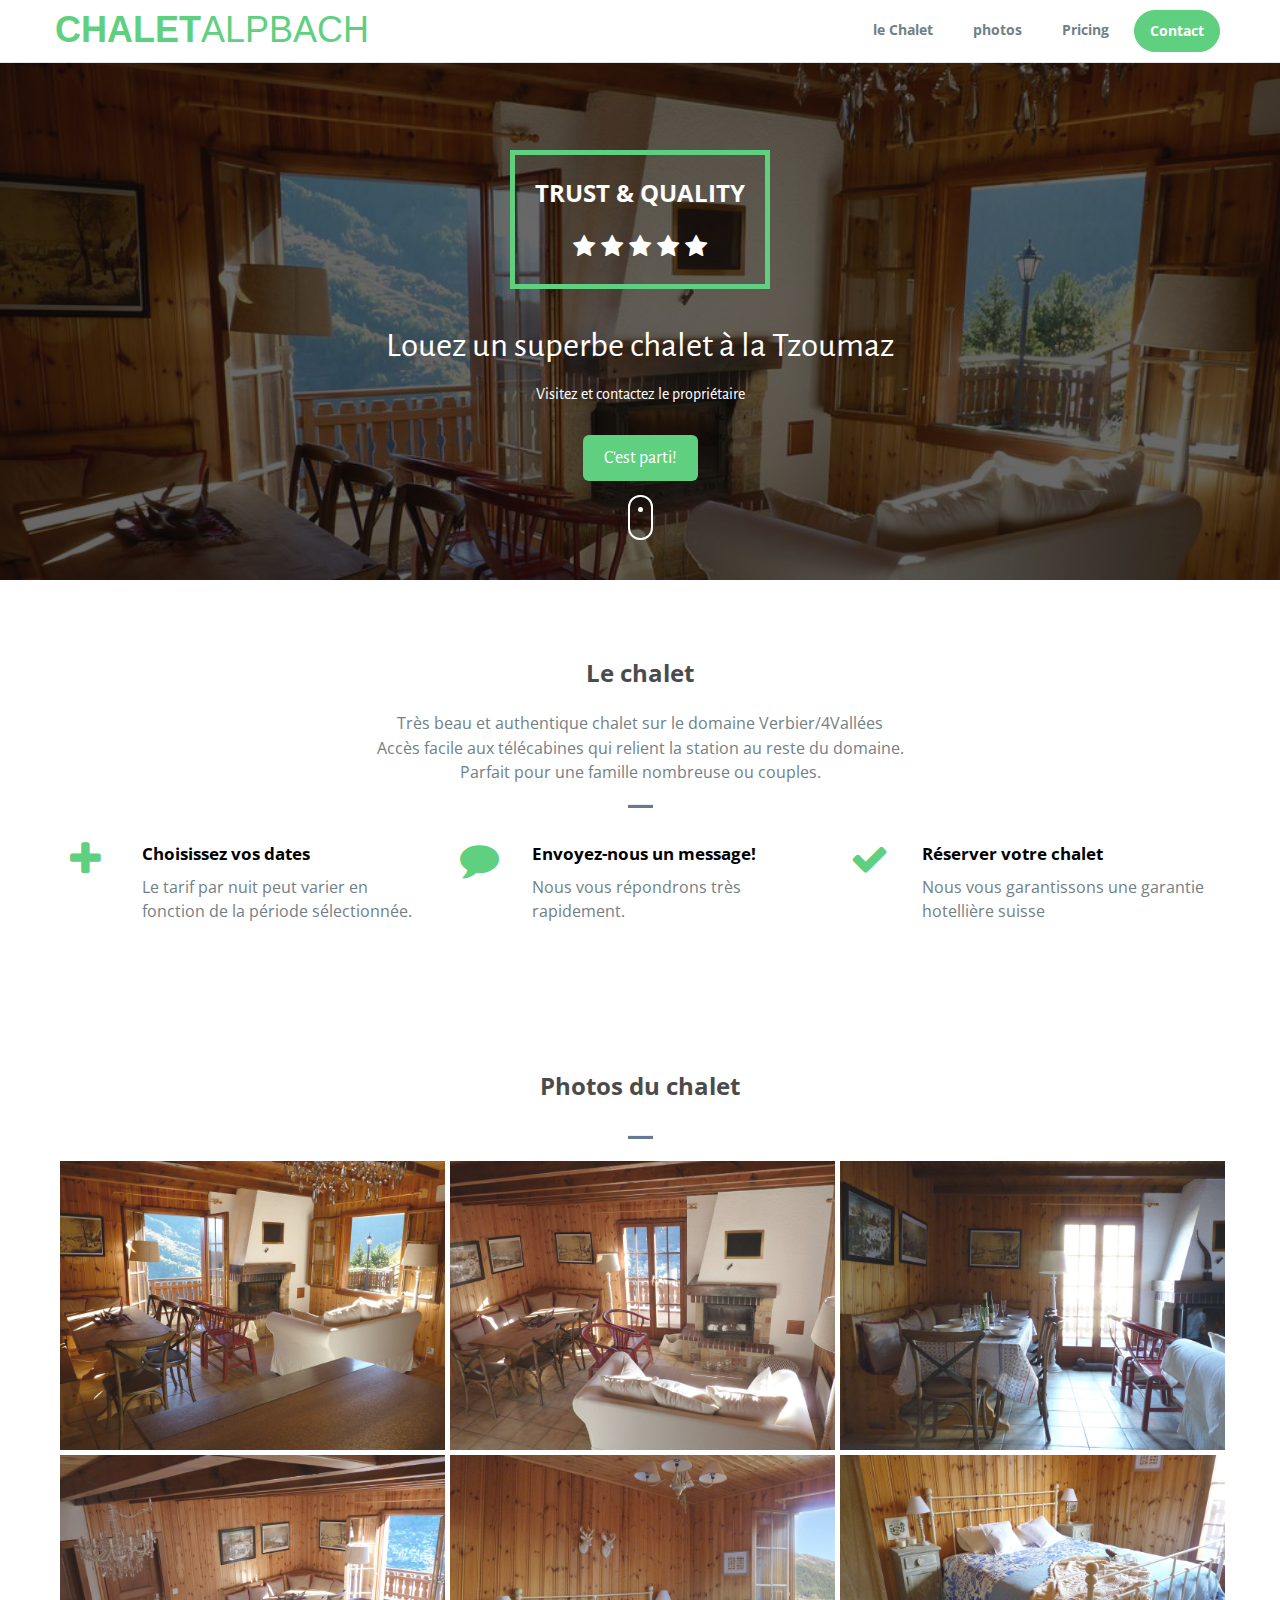
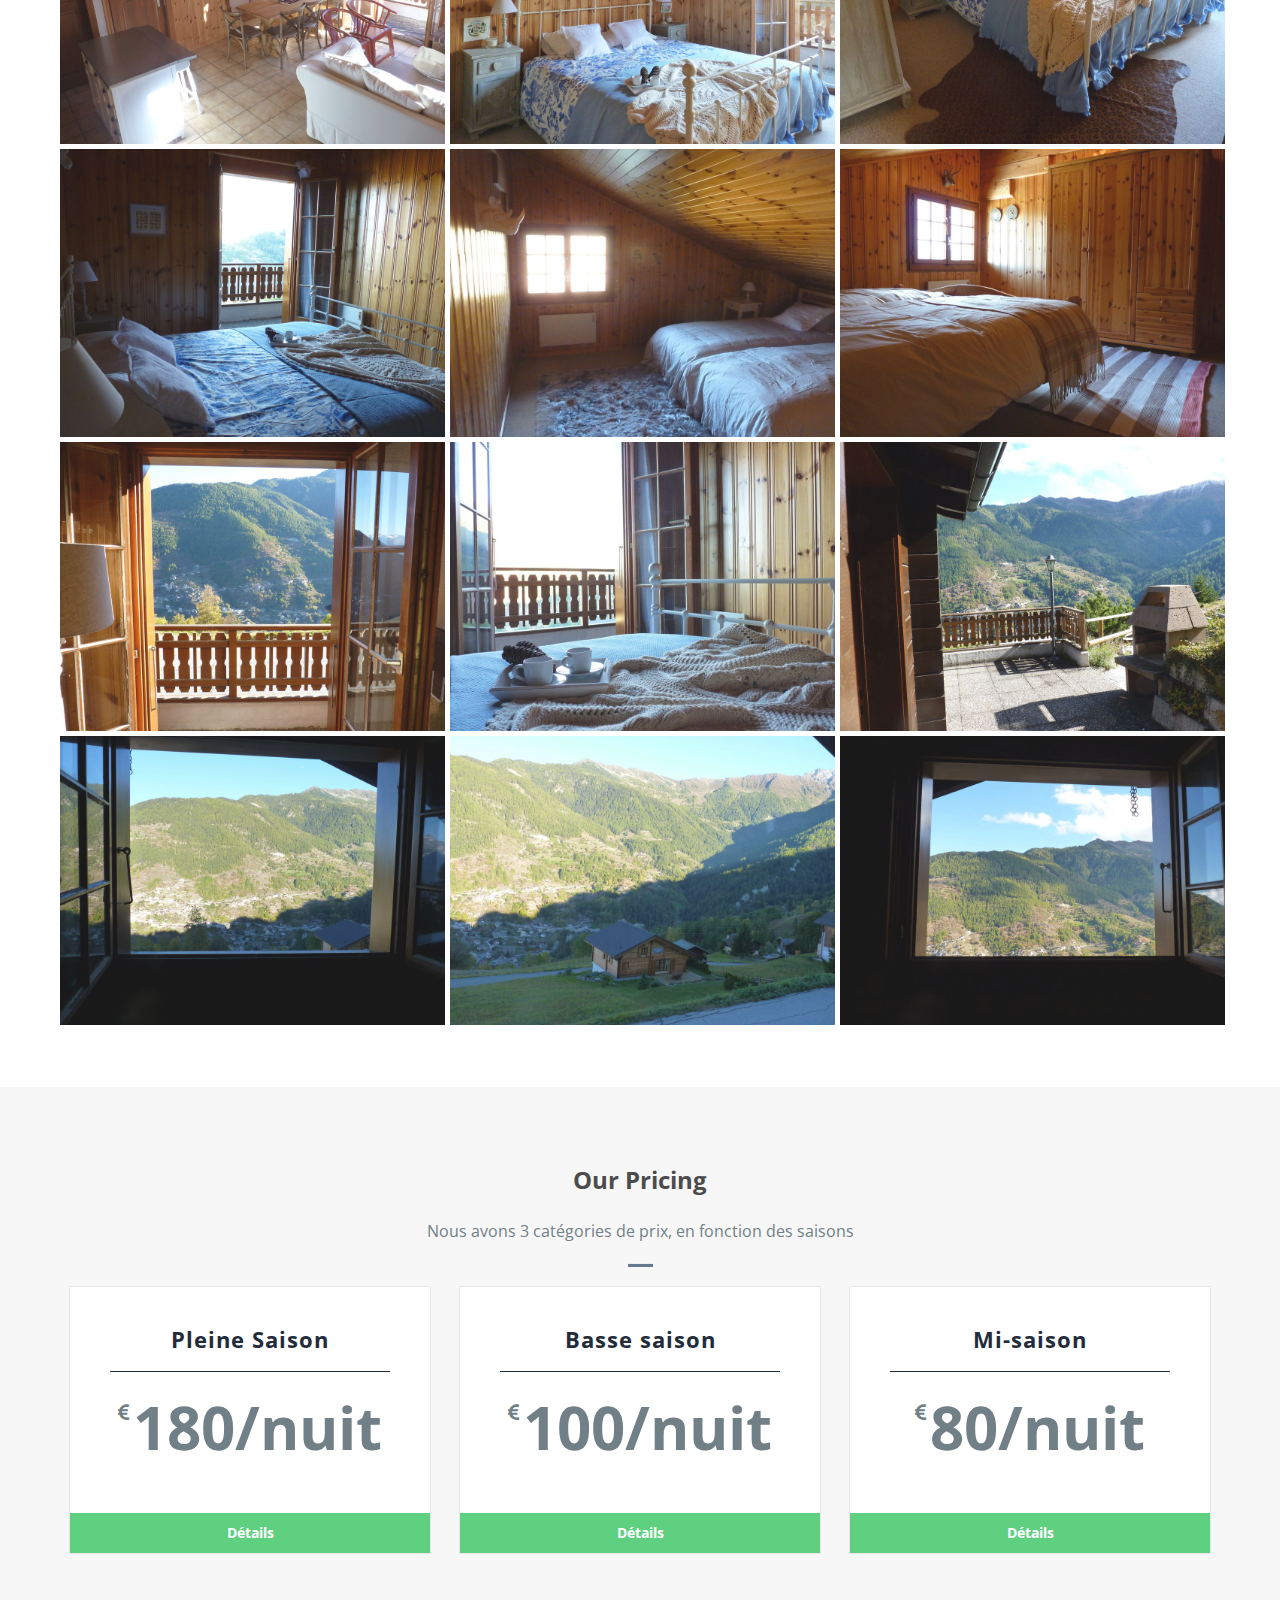
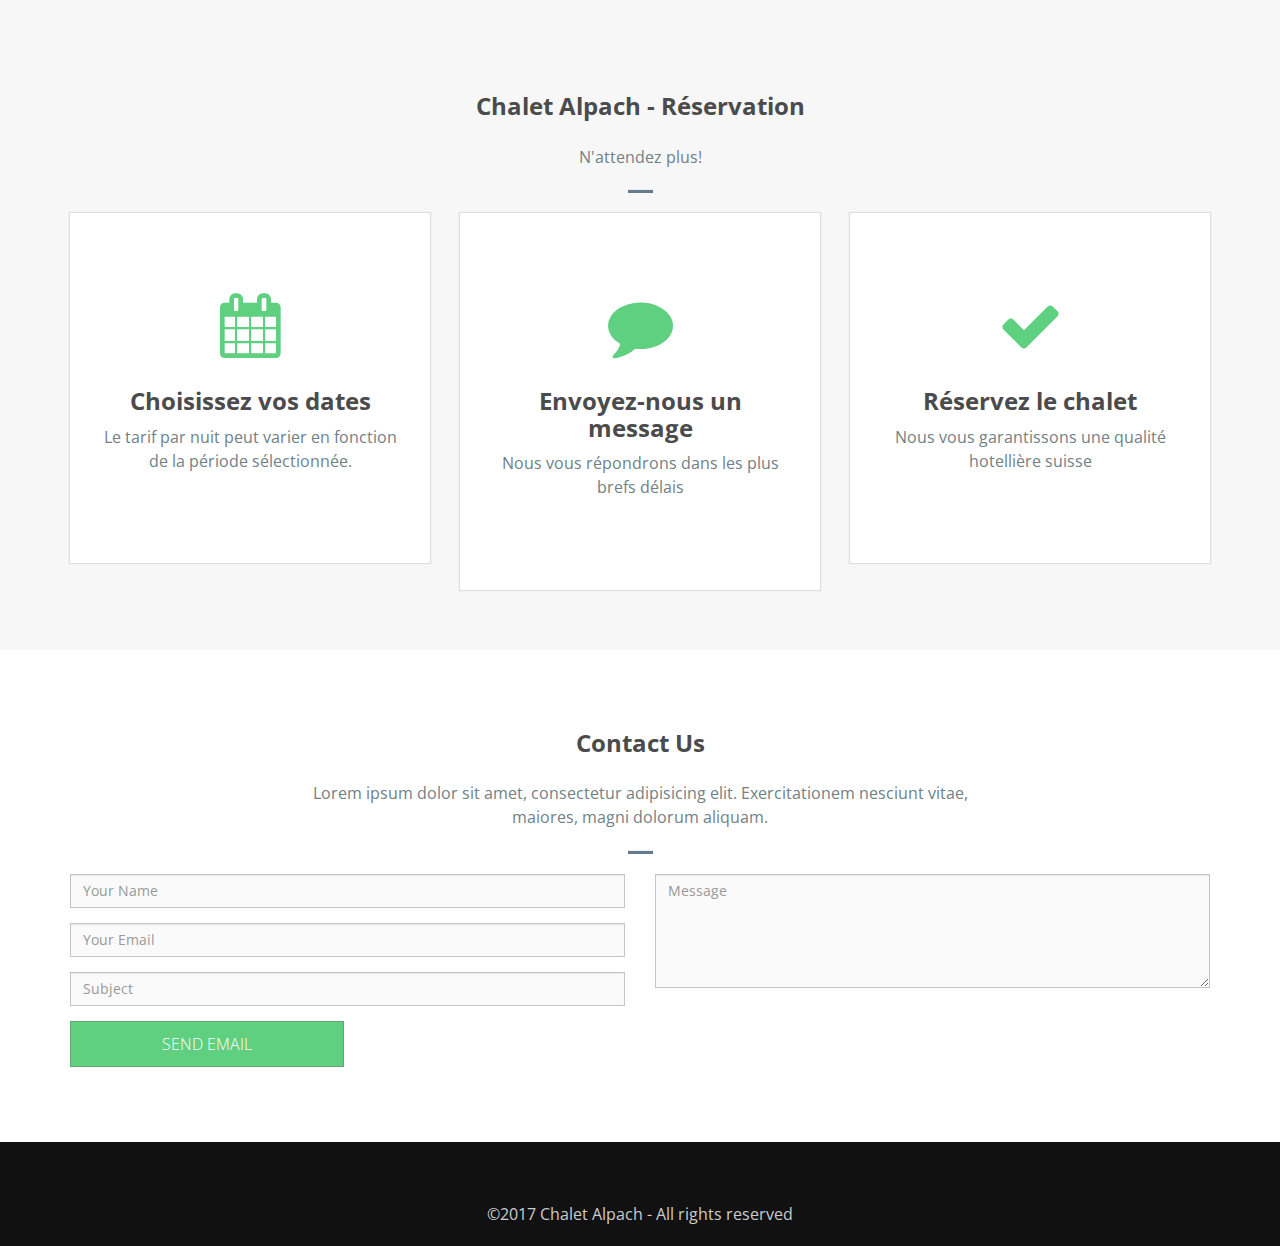
==== commit 0954e1f5: "ok" ====
--- a/index.html
+++ b/index.html
@@ -170,154 +170,124 @@
       <div class="container">
         <div class="row">
           <div class="col-md-4 col-sm-6 padleft-right">
-            <figure class="imghvr-fold-up">
+              <a href="img/living4.jpg">
+            <figure class="over">
               <img src="img/living4.jpg" class="img-responsive">
-              <figcaption>
-                <h3>Living Room</h3>
-                <p></p>
-              </figcaption>
-              <a href="#"></a>
-            </figure>
-          </div>
-          <div class="col-md-4 col-sm-6 padleft-right">
-            <figure class="imghvr-fold-up">
+
+            </figure>
+            </a>
+          </div>
+          <div class="col-md-4 col-sm-6 padleft-right">
+              <a href="img/living4.jpg">
+            <figure class="over">
               <img src="img/living2.jpg" class="img-responsive">
-              <figcaption>
-                <h3>Lirvz </h3>
-                <p></p>
-              </figcaption>
-              <a href="#"></a>
-            </figure>
-          </div>
-          <div class="col-md-4 col-sm-6 padleft-right">
-            <figure class="imghvr-fold-up">
+
+            </figure>
+            </a>
+          </div>
+          <div class="col-md-4 col-sm-6 padleft-right">
+              <a href="img/living4.jpg">
+            <figure class="over">
               <img src="img/living1.jpg" class="img-responsive">
-              <figcaption>
-                <h3>Living Room</h3>
-                <p></p>
-              </figcaption>
-              <a href="#"></a>
-            </figure>
-          </div>
-          <div class="col-md-4 col-sm-6 padleft-right">
-            <figure class="imghvr-fold-up">
+
+            </figure>
+            </a>
+          </div>
+          <div class="col-md-4 col-sm-6 padleft-right">
+              <a href="img/living4.jpg">
+            <figure class="over">
               <img src="img/living3.jpg" class="img-responsive">
-              <figcaption>
-                <h3>Living Room</h3>
-                <p></p>
-              </figcaption>
-              <a href="#"></a>
-            </figure>
-          </div>
-          <div class="col-md-4 col-sm-6 padleft-right">
-            <figure class="imghvr-fold-up">
+
+            </figure>
+            </a>
+          </div>
+          <div class="col-md-4 col-sm-6 padleft-right">
+              <a href="img/living4.jpg">
+            <figure class="over">
               <img src="img/chambre1.jpg" class="img-responsive">
-              <figcaption>
-                <h3>Chambre rdc</h3>
-                <p></p>
-              </figcaption>
-              <a href="#"></a>
-            </figure>
-          </div>
-          <div class="col-md-4 col-sm-6 padleft-right">
-            <figure class="imghvr-fold-up">
+
+            </figure>
+            </a>
+          </div>
+          <div class="col-md-4 col-sm-6 padleft-right">
+              <a href="img/living4.jpg">
+            <figure class="over">
               <img src="img/chambre11.jpg" class="img-responsive">
-              <figcaption>
-                <h3>Chambre rdc</h3>
-                <p></p>
-              </figcaption>
-              <a href="#"></a>
-            </figure>
-          </div>
-          <div class="col-md-4 col-sm-6 padleft-right">
-            <figure class="imghvr-fold-up">
+
+            </figure>
+            </a>
+          </div>
+          <div class="col-md-4 col-sm-6 padleft-right">
+              <a href="img/living4.jpg">
+            <figure class="over">
               <img src="img/chambre111.jpg" class="img-responsive">
-              <figcaption>
-                <h3>chambre 1 rdc</h3>
-                <p></p>
-              </figcaption>
-              <a href="#"></a>
-            </figure>
-          </div>
-          <div class="col-md-4 col-sm-6 padleft-right">
-            <figure class="imghvr-fold-up">
+
+            </figure>
+            </a>
+          </div>
+          <div class="col-md-4 col-sm-6 padleft-right">
+              <a href="img/living4.jpg">
+            <figure class="over">
               <img src="img/chambre2.jpg" class="img-responsive">
-              <figcaption>
-                <h3>Chambre 2</h3>
-                <p></p>
-              </figcaption>
-              <a href="#"></a>
-            </figure>
-          </div>
-          <div class="col-md-4 col-sm-6 padleft-right">
-            <figure class="imghvr-fold-up">
+
+            </figure>
+            </a>
+          </div>
+          <div class="col-md-4 col-sm-6 padleft-right">
+              <a href="img/living4.jpg">
+            <figure class="over">
               <img src="img/chambre3.jpg" class="img-responsive">
-              <figcaption>
-                <h3>Chambre 3</h3>
-                <p></p>
-              </figcaption>
-              <a href="#"></a>
-            </figure>
-          </div>
-          <div class="col-md-4 col-sm-6 padleft-right">
-            <figure class="imghvr-fold-up">
+
+            </figure>
+            </a>
+          </div>
+          <div class="col-md-4 col-sm-6 padleft-right">
+              <a href="img/living4.jpg">
+            <figure class="over">
               <img src="img/terrasse1.jpg" class="img-responsive">
-              <figcaption>
-                <h3>Terrasse</h3>
-                <p></p>
-              </figcaption>
-              <a href="#"></a>
-            </figure>
-          </div>
-          <div class="col-md-4 col-sm-6 padleft-right">
-            <figure class="imghvr-fold-up">
+
+            </figure>
+            </a>
+          </div>
+          <div class="col-md-4 col-sm-6 padleft-right">
+              <a href="img/living4.jpg">
+            <figure class="over">
               <img src="img/chambreplateau.jpg" class="img-responsive">
-              <figcaption>
-                <h3>Vue</h3>
-                <p></p>
-              </figcaption>
-              <a href="#"></a>
-            </figure>
-          </div>
-          <div class="col-md-4 col-sm-6 padleft-right">
-            <figure class="imghvr-fold-up">
+
+            </figure>
+            </a>
+          </div>
+          <div class="col-md-4 col-sm-6 padleft-right">
+              <a href="img/living4.jpg">
+            <figure class="over">
               <img src="img/terrasse2.jpg" class="img-responsive">
-              <figcaption>
-                <h3>Terrasse</h3>
-                <p></p>
-              </figcaption>
-              <a href="#"></a>
-            </figure>
-          </div>
-          <div class="col-md-4 col-sm-6 padleft-right">
-            <figure class="imghvr-fold-up">
+
+            </figure>
+            </a>
+          </div>
+          <div class="col-md-4 col-sm-6 padleft-right">
+              <a href="img/living4.jpg">
+            <figure class="over">
               <img src="img/vue-fenêtre.jpg" class="img-responsive">
-              <figcaption>
-                <h3></h3>
-                <p></p>
-              </figcaption>
-              <a href="#"></a>
-            </figure>
-          </div>
-          <div class="col-md-4 col-sm-6 padleft-right">
-            <figure class="imghvr-fold-up">
+
+            </figure>
+            </a>
+          </div>
+          <div class="col-md-4 col-sm-6 padleft-right">
+              <a href="img/living4.jpg">
+            <figure class="over">
               <img src="img/vue.jpg" class="img-responsive">
-              <figcaption>
-                <h3></h3>
-                <p></p>
-              </figcaption>
-              <a href="#"></a>
-            </figure>
-          </div>
-          <div class="col-md-4 col-sm-6 padleft-right">
-            <figure class="imghvr-fold-up">
+
+            </figure>
+            </a>
+          </div>
+          <div class="col-md-4 col-sm-6 padleft-right">
+              <a href="img/living4.jpg">
+            <figure class="over">
               <img src="img/vuechambre2.jpg" class="img-responsive">
-              <figcaption>
-                <h3>Chambre 2</h3>
-                <p></p>
-              </figcaption>
-              <a href="#"></a>
-            </figure>
+
+            </figure>
+            </a>
           </div>
         </div>
       </div>
--- a/css/style.css
+++ b/css/style.css
@@ -450,9 +450,14 @@
   opacity: 0.2;
 }
 
-/*.imghvr-fold-up {
-opacity: 0.5;
- }*/
+.over {
+  opacity: 0.9;
+  margin-top: 2.5px;
+  margin-bottom: 2.5px;
+}
+.over:hover {
+  opacity: 1;
+}
 
 /***********************************
 Price Table
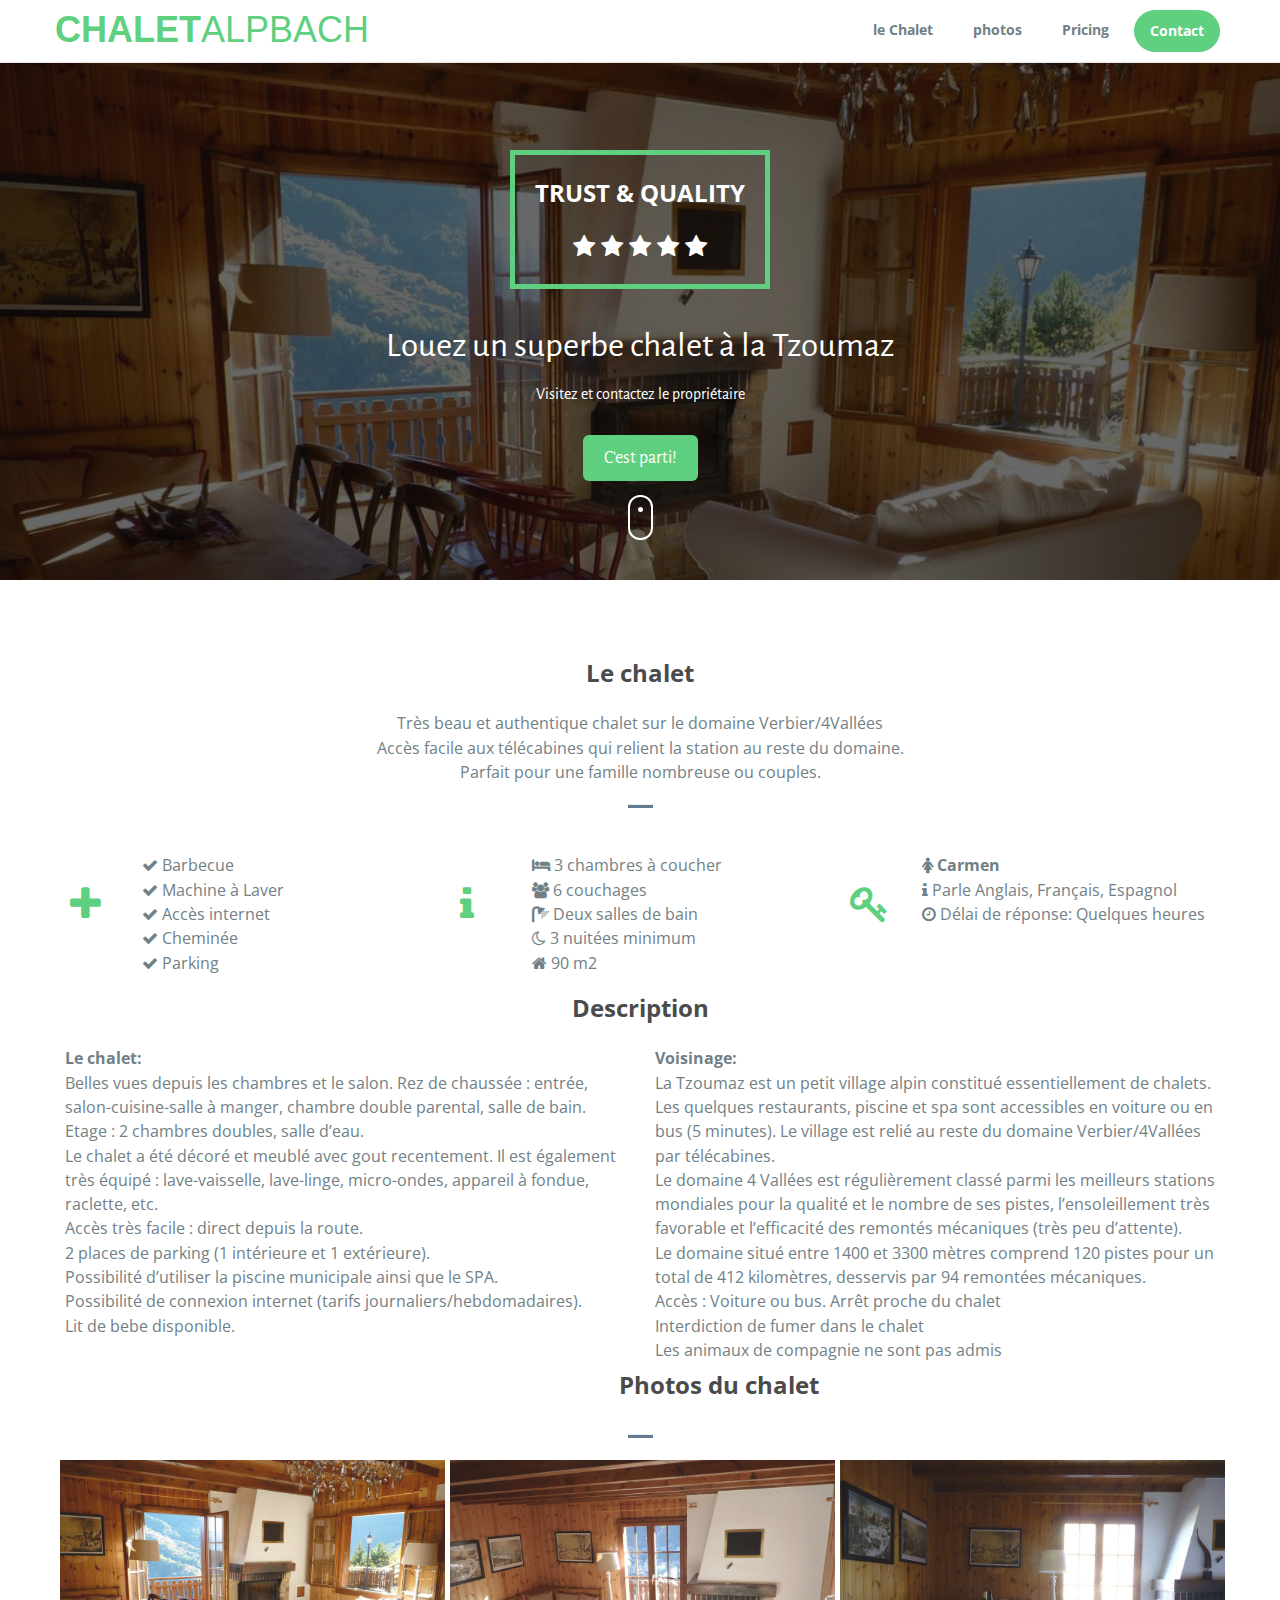
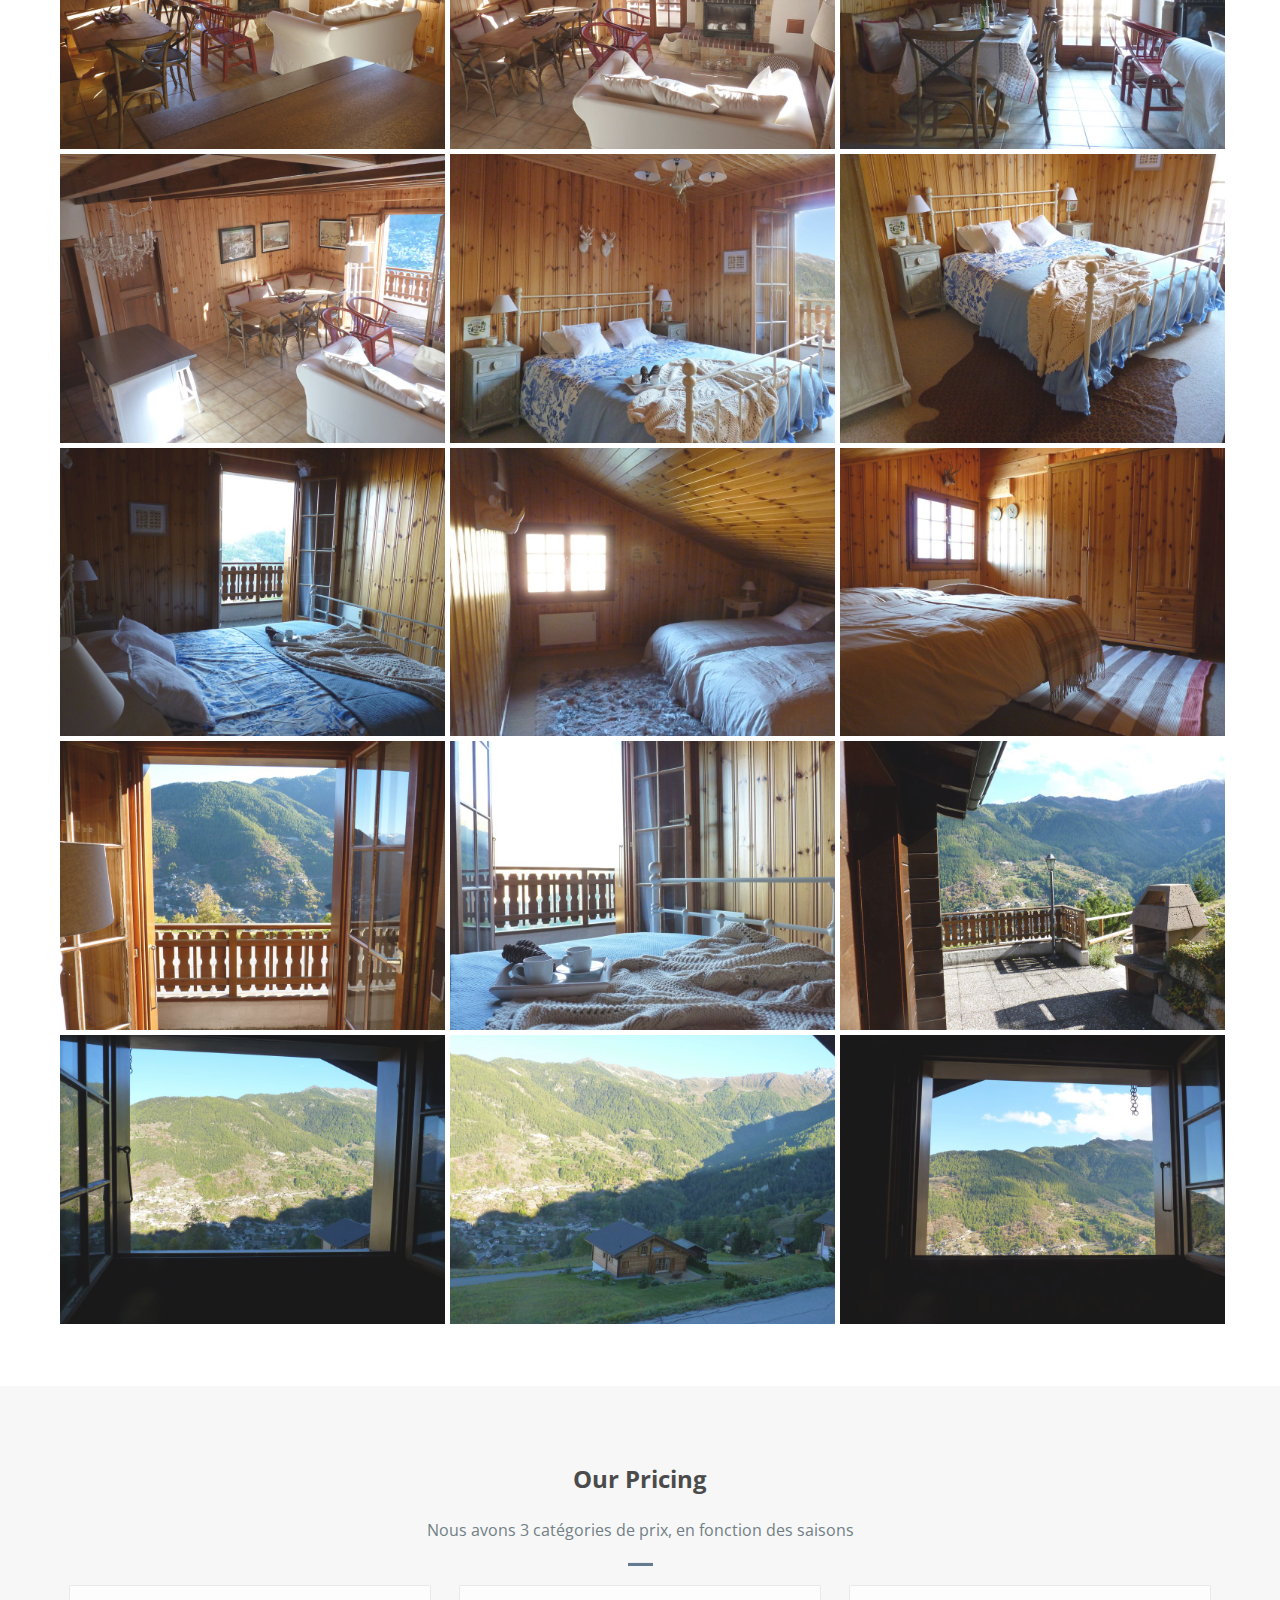
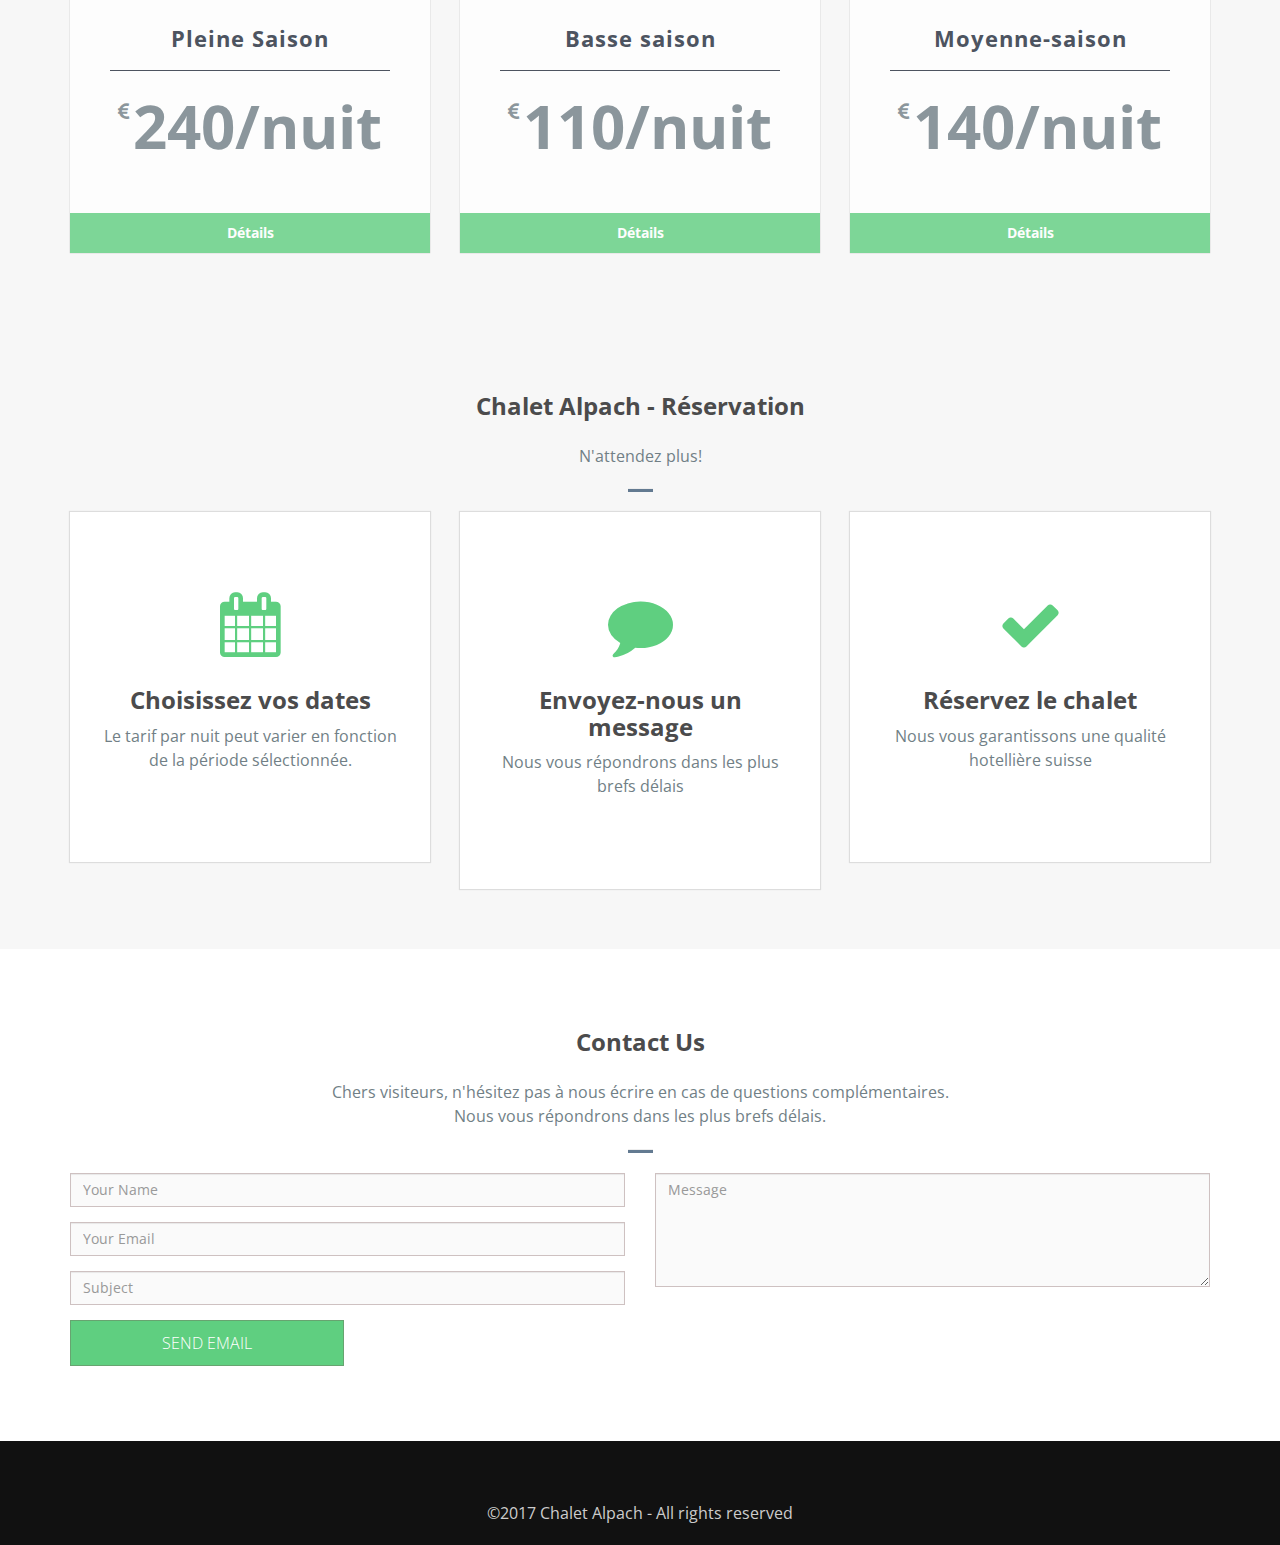
==== commit a0b3df9c: "ok calendar" ====
--- a/index.html
+++ b/index.html
@@ -1,23 +1,22 @@
 <!DOCTYPE html>
 <html lang="en">
-  <head>
-    <meta charset="utf-8">
-    <meta name="viewport" content="width=device-width, initial-scale=1">
-    <title>Louez un superbe chalet à la Tzoumaz!</title>
-    <meta name="description" content="Très beau et authentique chalet sur le domaine Verbier/4Vallées.">
-    <meta name="keywords" content="free website templates, free bootstrap themes, free template, free bootstrap, free website template">
-
-    <link rel="stylesheet" type="text/css" href="https://fonts.googleapis.com/css?family=Open+Sans|Candal|Alegreya+Sans">
-    <link rel="stylesheet" type="text/css" href="css/font-awesome.min.css">
-    <link rel="stylesheet" type="text/css" href="css/bootstrap.min.css">
-    <link rel="stylesheet" type="text/css" href="css/imagehover.min.css">
-    <link rel="stylesheet" type="text/css" href="css/style.css">
-  </head>
-  <body>
-    <!--Navigation bar-->
-    <nav class="navbar navbar-default navbar-fixed-top">
-      <div class="container">
-        <div class="navbar-header">
+<head>
+  <meta charset="utf-8">
+  <meta name="viewport" content="width=device-width, initial-scale=1">
+  <title>Louez un superbe chalet à la Tzoumaz!</title>
+  <meta name="description" content="Très beau et authentique chalet sur le domaine Verbier/4Vallées.">
+
+  <link rel="stylesheet" type="text/css" href="https://fonts.googleapis.com/css?family=Open+Sans|Candal|Alegreya+Sans">
+  <link rel="stylesheet" type="text/css" href="css/font-awesome.min.css">
+  <link rel="stylesheet" type="text/css" href="css/bootstrap.min.css">
+  <link rel="stylesheet" type="text/css" href="css/imagehover.min.css">
+  <link rel="stylesheet" type="text/css" href="css/style.css">
+</head>
+<body>
+  <!--Navigation bar-->
+  <nav class="navbar navbar-default navbar-fixed-top">
+    <div class="container">
+      <div class="navbar-header">
         <button type="button" class="navbar-toggle" data-toggle="collapse" data-target="#myNavbar">
           <span class="icon-bar"></span>
           <span class="icon-bar"></span>
@@ -26,45 +25,45 @@
         <!-- <img class="logo" src="img/logo2.png" alt=""> -->
         <a class="navbar-brand" href="index.html">Chalet<span>Alpbach</span> </a>
 
-        </div>
-        <div class="collapse navbar-collapse" id="myNavbar">
+      </div>
+      <div class="collapse navbar-collapse" id="myNavbar">
         <ul class="nav navbar-nav navbar-right">
           <li><a href="#le Chalet">le Chalet</a></li>
           <li><a href="#photos">photos</a></li>
           <li><a href="#pricing">Pricing</a></li>
           <li class="btn-trial"><a href="#contact">Contact</a></li>
         </ul>
-        </div>
-      </div>
-    </nav>
-    <!--/ Navigation bar-->
-    <!--Modal box-->
-    <div class="modal fade" id="login" role="dialog">
-      <div class="modal-dialog modal-sm">
-
-        <!-- Modal content no 1-->
-        <div class="modal-content">
-
-
-        </div>
-
       </div>
     </div>
-    <!--/ Modal box-->
-    <!--Banner-->
-    <div class="banner">
-      <div class="bg-color">
-        <div class="container">
-          <div class="row">
-            <div class="banner-text text-center">
-              <div class="text-border">
-                <h2 class="text-dec">Trust & Quality <br>
+  </nav>
+  <!--/ Navigation bar-->
+  <!--Modal box-->
+  <div class="modal fade" id="login" role="dialog">
+    <div class="modal-dialog modal-sm">
+
+      <!-- Modal content no 1-->
+      <div class="modal-content">
+
+
+      </div>
+
+    </div>
+  </div>
+  <!--/ Modal box-->
+  <!--Banner-->
+  <div class="banner">
+    <div class="bg-color">
+      <div class="container">
+        <div class="row">
+          <div class="banner-text text-center">
+            <div class="text-border">
+              <h2 class="text-dec">Trust & Quality <br>
                 <br>
-                 <i class="fa fa-star fa"></i>
-                 <i class="fa fa-star fa"></i>
-                 <i class="fa fa-star fa"></i>
-                 <i class="fa fa-star fa"></i>
-                 <i class="fa fa-star fa"></i></h2>
+                <i class="fa fa-star fa"></i>
+                <i class="fa fa-star fa"></i>
+                <i class="fa fa-star fa"></i>
+                <i class="fa fa-star fa"></i>
+                <i class="fa fa-star fa"></i></h2>
 
 
               </div>
@@ -86,53 +85,122 @@
         <div class="row">
           <div class="header-section text-center">
             <h2>Le chalet</h2>
-            <p> Très beau et authentique chalet sur le domaine Verbier/4Vallées<br>Accès facile aux télécabines qui relient la station au reste du domaine.<br>Parfait pour une famille nombreuse ou couples.
+            <p> Très beau et authentique chalet sur le domaine Verbier/4Vallées<br>Accès facile aux télécabines qui relient la station au reste du domaine.<br>Parfait pour une famille nombreuse ou couples.</p>
             <hr class="bottom-line">
           </div>
           <div class="feature-info">
+            <div class="col-md-4">
+              <div class="fea">
+                <div class="fea-img pull-left">
+                  <br><i class="fa fa-plus"></i>
+                </div>
+              </div>
+              <div class="heading pull-right">
+
+               <i class="fa fa-check"></i> Barbecue <br>
+               <i class="fa fa-check"></i> Machine à Laver <br>
+               <i class="fa fa-check"></i> Accès internet <br>
+               <i class="fa fa-check"></i> Cheminée <br>
+               <i class="fa fa-check"></i> Parking
+
+             </div>
+           </div>
+           <div class="feature-info">
+            <div class="col-md-4">
+              <div class="fea">
+                <div class="fea-img pull-left">
+                  <br><i class="fa fa-info"></i>
+                </div>
+              </div>
+              <div class="heading pull-right">
+
+               <i class="fa fa-bed"></i> 3 chambres à coucher <br>
+               <i class="fa fa-users"></i> 6 couchages <br>
+               <i class="fa fa-shower"></i> Deux salles de bain <br>
+               <i class="fa fa-moon-o"></i> 3 nuitées minimum <br>
+               <i class="fa fa-home"></i> 90 m2
+
+             </div>
+           </div>
+         </div>
+         <div class="feature-info">
+          <div class="col-md-4">
             <div class="fea">
-              <div class="col-md-4">
-                <div class="heading pull-right">
-                  <h4>Choisissez vos dates</h4>
-                  <p>Le tarif par nuit peut varier en fonction de la période sélectionnée.</p>
-                </div>
-                <div class="fea-img pull-left">
-                  <i class="fa fa-plus"></i>
-                </div>
-              </div>
-            </div>
-            <div class="fea">
-              <div class="col-md-4">
-                <div class="heading pull-right">
-                  <h4>Envoyez-nous un message!</h4>
-                  <p>Nous vous répondrons très rapidement.</p>
-                </div>
-                <div class="fea-img pull-left">
-                  <i class="fa fa-comment"></i>
-                </div>
-              </div>
-            </div>
-            <div class="fea">
-              <div class="col-md-4">
-                <div class="heading pull-right">
-                  <h4>Réserver votre chalet</h4>
-                  <p>Nous vous garantissons une garantie hotellière suisse</p>
-                </div>
-                <div class="fea-img pull-left">
-                  <i class="fa fa-check"></i>
-                </div>
-              </div>
-            </div>
-        </div>
-        </div>
-      </div>
-    </section>
-    <!--/ feature-->
-
-    <!--work-shop-->
-    <!--/ work-shop-->
-
-    <!--Testimonial-->
+              <div class="fea-img pull-left">
+                <br><i class="fa fa-key"></i>
+              </div>
+            </div>
+            <div class="heading pull-right">
+
+             <i class="fa fa-female"></i> <strong>Carmen</strong> <br>
+             <i class="fa fa-info"></i> Parle Anglais, Français, Espagnol <br>
+
+             <i class="fa fa-clock-o"></i> Délai de réponse: Quelques heures
+
+
+           </div>
+         </div>
+
+
+       </div>
+     </div>
+   </div>
+ </div>
+ <div class="">
+   <div class="header-section marged">
+     <h2 class="text-center">Description</h2>
+     <div class="col-xs-12 col-md-6">
+
+       <p>  <strong>Le chalet:</strong>
+         <br>
+         Belles vues depuis les chambres et le salon.
+
+         Rez de chaussée : entrée, salon-cuisine-salle à manger, chambre double parental, salle de bain.
+
+         <br>Etage : 2 chambres doubles, salle d’eau.
+
+         <br>Le chalet a été décoré et meublé avec gout recentement. Il est également très équipé : lave-vaisselle, lave-linge, micro-ondes, appareil à fondue, raclette, etc.
+
+         <br>Accès très facile : direct depuis la route.
+
+         <br>2 places de parking (1 intérieure et 1 extérieure).
+
+         <br>Possibilité d’utiliser la piscine municipale ainsi que le SPA.
+
+         <br>Possibilité de connexion internet (tarifs journaliers/hebdomadaires).
+
+         <br> Lit de bebe disponible.
+         <br> </p>
+       </div>
+       <div class="col-xs-12 col-md-6">
+        <p>
+
+         <strong> Voisinage: </strong>
+<br>
+
+         La Tzoumaz est un petit village alpin constitué essentiellement de chalets. Les quelques restaurants, piscine et spa sont accessibles en voiture ou en bus (5 minutes). Le village est relié au reste du domaine Verbier/4Vallées par télécabines.
+         <br>
+         Le domaine 4 Vallées est régulièrement classé parmi les meilleurs stations mondiales pour la qualité et le nombre de ses pistes, l’ensoleillement très favorable et l’efficacité des remontés mécaniques (très peu d’attente).
+         <br>
+         Le domaine situé entre 1400 et 3300 mètres comprend 120 pistes pour un total de 412 kilomètres, desservis par 94 remontées mécaniques.
+         <br>
+         Accès : Voiture ou bus. Arrêt proche du chalet
+         <br>
+         Interdiction de fumer dans le chalet
+         <br>
+         Les animaux de compagnie ne sont pas admis
+       </p>
+     </div>
+   </div>
+ </div>
+ <div class="col-xs-12 col-md-2"></div>
+</section>
+<!--/ feature-->
+
+<!--work-shop-->
+<!--/ work-shop-->
+
+<!--Testimonial-->
  <!--    <section id="testimonial" class="section-padding">
       <div class="container">
         <div class="row">
@@ -158,6 +226,7 @@
     </section> -->
     <!--/ Testimonial-->
     <!--photos-->
+
     <section id ="photos" class="section-padding">
       <div class="container">
         <div class="row">
@@ -170,123 +239,123 @@
       <div class="container">
         <div class="row">
           <div class="col-md-4 col-sm-6 padleft-right">
-              <a href="img/living4.jpg">
-            <figure class="over">
-              <img src="img/living4.jpg" class="img-responsive">
-
-            </figure>
-            </a>
-          </div>
-          <div class="col-md-4 col-sm-6 padleft-right">
-              <a href="img/living4.jpg">
-            <figure class="over">
-              <img src="img/living2.jpg" class="img-responsive">
-
-            </figure>
-            </a>
-          </div>
-          <div class="col-md-4 col-sm-6 padleft-right">
-              <a href="img/living4.jpg">
-            <figure class="over">
-              <img src="img/living1.jpg" class="img-responsive">
-
-            </figure>
-            </a>
-          </div>
-          <div class="col-md-4 col-sm-6 padleft-right">
-              <a href="img/living4.jpg">
-            <figure class="over">
-              <img src="img/living3.jpg" class="img-responsive">
-
-            </figure>
-            </a>
-          </div>
-          <div class="col-md-4 col-sm-6 padleft-right">
-              <a href="img/living4.jpg">
-            <figure class="over">
-              <img src="img/chambre1.jpg" class="img-responsive">
-
-            </figure>
-            </a>
-          </div>
-          <div class="col-md-4 col-sm-6 padleft-right">
-              <a href="img/living4.jpg">
-            <figure class="over">
-              <img src="img/chambre11.jpg" class="img-responsive">
-
-            </figure>
-            </a>
-          </div>
-          <div class="col-md-4 col-sm-6 padleft-right">
-              <a href="img/living4.jpg">
-            <figure class="over">
-              <img src="img/chambre111.jpg" class="img-responsive">
-
-            </figure>
-            </a>
-          </div>
-          <div class="col-md-4 col-sm-6 padleft-right">
-              <a href="img/living4.jpg">
-            <figure class="over">
-              <img src="img/chambre2.jpg" class="img-responsive">
-
-            </figure>
-            </a>
-          </div>
-          <div class="col-md-4 col-sm-6 padleft-right">
-              <a href="img/living4.jpg">
-            <figure class="over">
-              <img src="img/chambre3.jpg" class="img-responsive">
-
-            </figure>
-            </a>
-          </div>
-          <div class="col-md-4 col-sm-6 padleft-right">
-              <a href="img/living4.jpg">
-            <figure class="over">
-              <img src="img/terrasse1.jpg" class="img-responsive">
-
-            </figure>
-            </a>
-          </div>
-          <div class="col-md-4 col-sm-6 padleft-right">
-              <a href="img/living4.jpg">
-            <figure class="over">
-              <img src="img/chambreplateau.jpg" class="img-responsive">
-
-            </figure>
-            </a>
-          </div>
-          <div class="col-md-4 col-sm-6 padleft-right">
-              <a href="img/living4.jpg">
-            <figure class="over">
-              <img src="img/terrasse2.jpg" class="img-responsive">
-
-            </figure>
-            </a>
-          </div>
-          <div class="col-md-4 col-sm-6 padleft-right">
-              <a href="img/living4.jpg">
-            <figure class="over">
-              <img src="img/vue-fenêtre.jpg" class="img-responsive">
-
-            </figure>
-            </a>
-          </div>
-          <div class="col-md-4 col-sm-6 padleft-right">
-              <a href="img/living4.jpg">
-            <figure class="over">
-              <img src="img/vue.jpg" class="img-responsive">
-
-            </figure>
-            </a>
-          </div>
-          <div class="col-md-4 col-sm-6 padleft-right">
-              <a href="img/living4.jpg">
-            <figure class="over">
-              <img src="img/vuechambre2.jpg" class="img-responsive">
-
-            </figure>
+            <a href="img/living4.jpg">
+              <figure class="over">
+                <img src="img/living4.jpg" class="img-responsive">
+
+              </figure>
+            </a>
+          </div>
+          <div class="col-md-4 col-sm-6 padleft-right">
+            <a href="img/living4.jpg">
+              <figure class="over">
+                <img src="img/living2.jpg" class="img-responsive">
+
+              </figure>
+            </a>
+          </div>
+          <div class="col-md-4 col-sm-6 padleft-right">
+            <a href="img/living4.jpg">
+              <figure class="over">
+                <img src="img/living1.jpg" class="img-responsive">
+
+              </figure>
+            </a>
+          </div>
+          <div class="col-md-4 col-sm-6 padleft-right">
+            <a href="img/living4.jpg">
+              <figure class="over">
+                <img src="img/living3.jpg" class="img-responsive">
+
+              </figure>
+            </a>
+          </div>
+          <div class="col-md-4 col-sm-6 padleft-right">
+            <a href="img/living4.jpg">
+              <figure class="over">
+                <img src="img/chambre1.jpg" class="img-responsive">
+
+              </figure>
+            </a>
+          </div>
+          <div class="col-md-4 col-sm-6 padleft-right">
+            <a href="img/living4.jpg">
+              <figure class="over">
+                <img src="img/chambre11.jpg" class="img-responsive">
+
+              </figure>
+            </a>
+          </div>
+          <div class="col-md-4 col-sm-6 padleft-right">
+            <a href="img/living4.jpg">
+              <figure class="over">
+                <img src="img/chambre111.jpg" class="img-responsive">
+
+              </figure>
+            </a>
+          </div>
+          <div class="col-md-4 col-sm-6 padleft-right">
+            <a href="img/living4.jpg">
+              <figure class="over">
+                <img src="img/chambre2.jpg" class="img-responsive">
+
+              </figure>
+            </a>
+          </div>
+          <div class="col-md-4 col-sm-6 padleft-right">
+            <a href="img/living4.jpg">
+              <figure class="over">
+                <img src="img/chambre3.jpg" class="img-responsive">
+
+              </figure>
+            </a>
+          </div>
+          <div class="col-md-4 col-sm-6 padleft-right">
+            <a href="img/living4.jpg">
+              <figure class="over">
+                <img src="img/terrasse1.jpg" class="img-responsive">
+
+              </figure>
+            </a>
+          </div>
+          <div class="col-md-4 col-sm-6 padleft-right">
+            <a href="img/living4.jpg">
+              <figure class="over">
+                <img src="img/chambreplateau.jpg" class="img-responsive">
+
+              </figure>
+            </a>
+          </div>
+          <div class="col-md-4 col-sm-6 padleft-right">
+            <a href="img/living4.jpg">
+              <figure class="over">
+                <img src="img/terrasse2.jpg" class="img-responsive">
+
+              </figure>
+            </a>
+          </div>
+          <div class="col-md-4 col-sm-6 padleft-right">
+            <a href="img/living4.jpg">
+              <figure class="over">
+                <img src="img/vue-fenêtre.jpg" class="img-responsive">
+
+              </figure>
+            </a>
+          </div>
+          <div class="col-md-4 col-sm-6 padleft-right">
+            <a href="img/living4.jpg">
+              <figure class="over">
+                <img src="img/vue.jpg" class="img-responsive">
+
+              </figure>
+            </a>
+          </div>
+          <div class="col-md-4 col-sm-6 padleft-right">
+            <a href="img/living4.jpg">
+              <figure class="over">
+                <img src="img/vuechambre2.jpg" class="img-responsive">
+
+              </figure>
             </a>
           </div>
         </div>
@@ -307,12 +376,12 @@
               <!-- Plan  -->
               <div class="pricing-head">
                 <h4>Pleine Saison</h4>
-                <span class="fa fa-euro curency"></span> <span class="amount">180/nuit</span>
+                <span class="fa fa-euro curency"></span> <span class="amount">240/nuit</span>
               </div>
 
               <!-- Plean Detail -->
               <div class="price-in mart-15">
-                <a href="#" class="btn btn-bg green btn-block">Détails</a>
+                <a href="calendar/calendar/agenda-views.html" class="btn btn-bg green btn-block">Détails</a>
               </div>
             </div>
           </div>
@@ -321,12 +390,12 @@
               <!-- Plan  -->
               <div class="pricing-head">
                 <h4>Basse saison</h4>
-                <span class="fa fa-euro curency"></span> <span class="amount">100/nuit</span>
+                <span class="fa fa-euro curency"></span> <span class="amount">110/nuit</span>
               </div>
 
               <!-- Plean Detail -->
               <div class="price-in mart-15">
-                <a href="#" class="btn btn-bg yellow btn-block">Détails</a>
+                <a href="calendar/calendar/agenda-views.html" class="btn btn-bg yellow btn-block">Détails</a>
               </div>
             </div>
           </div>
@@ -334,13 +403,13 @@
             <div class="price-table">
               <!-- Plan  -->
               <div class="pricing-head">
-                <h4>Mi-saison</h4>
-                <span class="fa fa-euro curency"></span> <span class="amount">80/nuit</span>
+                <h4>Moyenne-saison</h4>
+                <span class="fa fa-euro curency"></span> <span class="amount">140/nuit</span>
               </div>
 
               <!-- Plean Detail -->
               <div class="price-in mart-15">
-                <a href="#" class="btn btn-bg red btn-block">Détails</a>
+                <a href="calendar/calendar/agenda-views.html" class="btn btn-bg red btn-block">Détails</a>
               </div>
             </div>
           </div>
@@ -398,38 +467,38 @@
         <div class="row">
           <div class="header-section text-center">
             <h2>Contact Us</h2>
-            <p>Lorem ipsum dolor sit amet, consectetur adipisicing elit. Exercitationem nesciunt vitae,<br> maiores, magni dolorum aliquam.</p>
+            <p>Chers visiteurs, n'hésitez pas à nous écrire en cas de questions complémentaires.<br> Nous vous répondrons dans les plus brefs délais.</p>
             <hr class="bottom-line">
           </div>
           <div id="sendmessage">Your message has been sent. Thank you!</div>
           <div id="errormessage"></div>
           <form action="" method="post" role="form" class="contactForm">
-              <div class="col-md-6 col-sm-6 col-xs-12 left">
-                <div class="form-group">
-                    <input type="text" name="name" class="form-control form" id="name" placeholder="Your Name" data-rule="minlen:4" data-msg="Please enter at least 4 chars" />
-                    <div class="validation"></div>
-                </div>
-                <div class="form-group">
-                    <input type="email" class="form-control" name="email" id="email" placeholder="Your Email" data-rule="email" data-msg="Please enter a valid email" />
-                    <div class="validation"></div>
-                </div>
-                <div class="form-group">
-                    <input type="text" class="form-control" name="subject" id="subject" placeholder="Subject" data-rule="minlen:4" data-msg="Please enter at least 4 characters" />
-                    <div class="validation"></div>
-                </div>
-              </div>
-
-              <div class="col-md-6 col-sm-6 col-xs-12 right">
-                <div class="form-group">
-                    <textarea class="form-control" name="message" rows="5" data-rule="required" data-msg="Please write something for us" placeholder="Message"></textarea>
-                    <div class="validation"></div>
-                </div>
-              </div>
-
-              <div class="col-xs-12">
-                <!-- Button -->
-                <button type="submit" id="submit" name="submit" class="form contact-form-button light-form-button oswald light">SEND EMAIL</button>
-              </div>
+            <div class="col-md-6 col-sm-6 col-xs-12 left">
+              <div class="form-group">
+                <input type="text" name="name" class="form-control form" id="name" placeholder="Your Name" data-rule="minlen:4" data-msg="Please enter at least 4 chars" />
+                <div class="validation"></div>
+              </div>
+              <div class="form-group">
+                <input type="email" class="form-control" name="email" id="email" placeholder="Your Email" data-rule="email" data-msg="Please enter a valid email" />
+                <div class="validation"></div>
+              </div>
+              <div class="form-group">
+                <input type="text" class="form-control" name="subject" id="subject" placeholder="Subject" data-rule="minlen:4" data-msg="Please enter at least 4 characters" />
+                <div class="validation"></div>
+              </div>
+            </div>
+
+            <div class="col-md-6 col-sm-6 col-xs-12 right">
+              <div class="form-group">
+                <textarea class="form-control" name="message" rows="5" data-rule="required" data-msg="Please write something for us" placeholder="Message"></textarea>
+                <div class="validation"></div>
+              </div>
+            </div>
+
+            <div class="col-xs-12">
+              <!-- Button -->
+              <button type="submit" id="submit" name="submit" class="form contact-form-button light-form-button oswald light">SEND EMAIL</button>
+            </div>
           </form>
 
         </div>
@@ -446,17 +515,17 @@
         <li><a href="#link"><i class="fa fa-dribbble fa-fw"></i></a></li>
         <li><a href="#link"><i class="fa fa-linkedin fa-fw"></i></a></li>
       </ul> -->
-        ©2017 Chalet Alpach - All rights reserved
-
-      </div>
-    </footer>
-    <!--/ Footer-->
-
-    <script src="js/jquery.min.js"></script>
-    <script src="js/jquery.easing.min.js"></script>
-    <script src="js/bootstrap.min.js"></script>
-    <script src="js/custom.js"></script>
-    <script src="contactform/contactform.js"></script>
-
-  </body>
+      ©2017 Chalet Alpach - All rights reserved
+
+    </div>
+  </footer>
+  <!--/ Footer-->
+
+  <script src="js/jquery.min.js"></script>
+  <script src="js/jquery.easing.min.js"></script>
+  <script src="js/bootstrap.min.js"></script>
+  <script src="js/custom.js"></script>
+  <script src="contactform/contactform.js"></script>
+
+</body>
 </html>
--- a/css/style.css
+++ b/css/style.css
@@ -1,10 +1,3 @@
-/*
-    Theme Name: Mentor
-    Theme URL: https://bootstrapmade.com/mentor-free-education-bootstrap-theme/
-    Author: BootstrapMade.com
-    Author URL: https://bootstrapmade.com
-*/
-
 body {
 	font-size: 15px;
     line-height: 1.52;
@@ -242,6 +235,12 @@
 /***********************************
 Features
 ************************************/
+.marged {
+  margin-left: 50px;
+  margin-right: 50px;
+}
+
+
 h2{
 	font-size: 24px;
 	padding-bottom: 15px;
@@ -465,6 +464,7 @@
 .price-table {
     box-shadow: 0px 0px 1px 0px RGBA(0, 0, 0, 0.4);
     position: relative;
+    opacity: 0.8;
 }
 .price-table .pricing-head {
     background: #fff;
@@ -504,7 +504,7 @@
 }
 
 .price-table:hover {
-opacity: 0.8;
+opacity: 1;
 }
 /***********************************
 Contact Us
@@ -697,6 +697,9 @@
 .footer .form-control:focus{
     box-shadow: none;
 }
+/*.header-section {
+      margin-top: : 100ppx;
+}*/
 /***********************************
 ************************************
 Responsive media queries
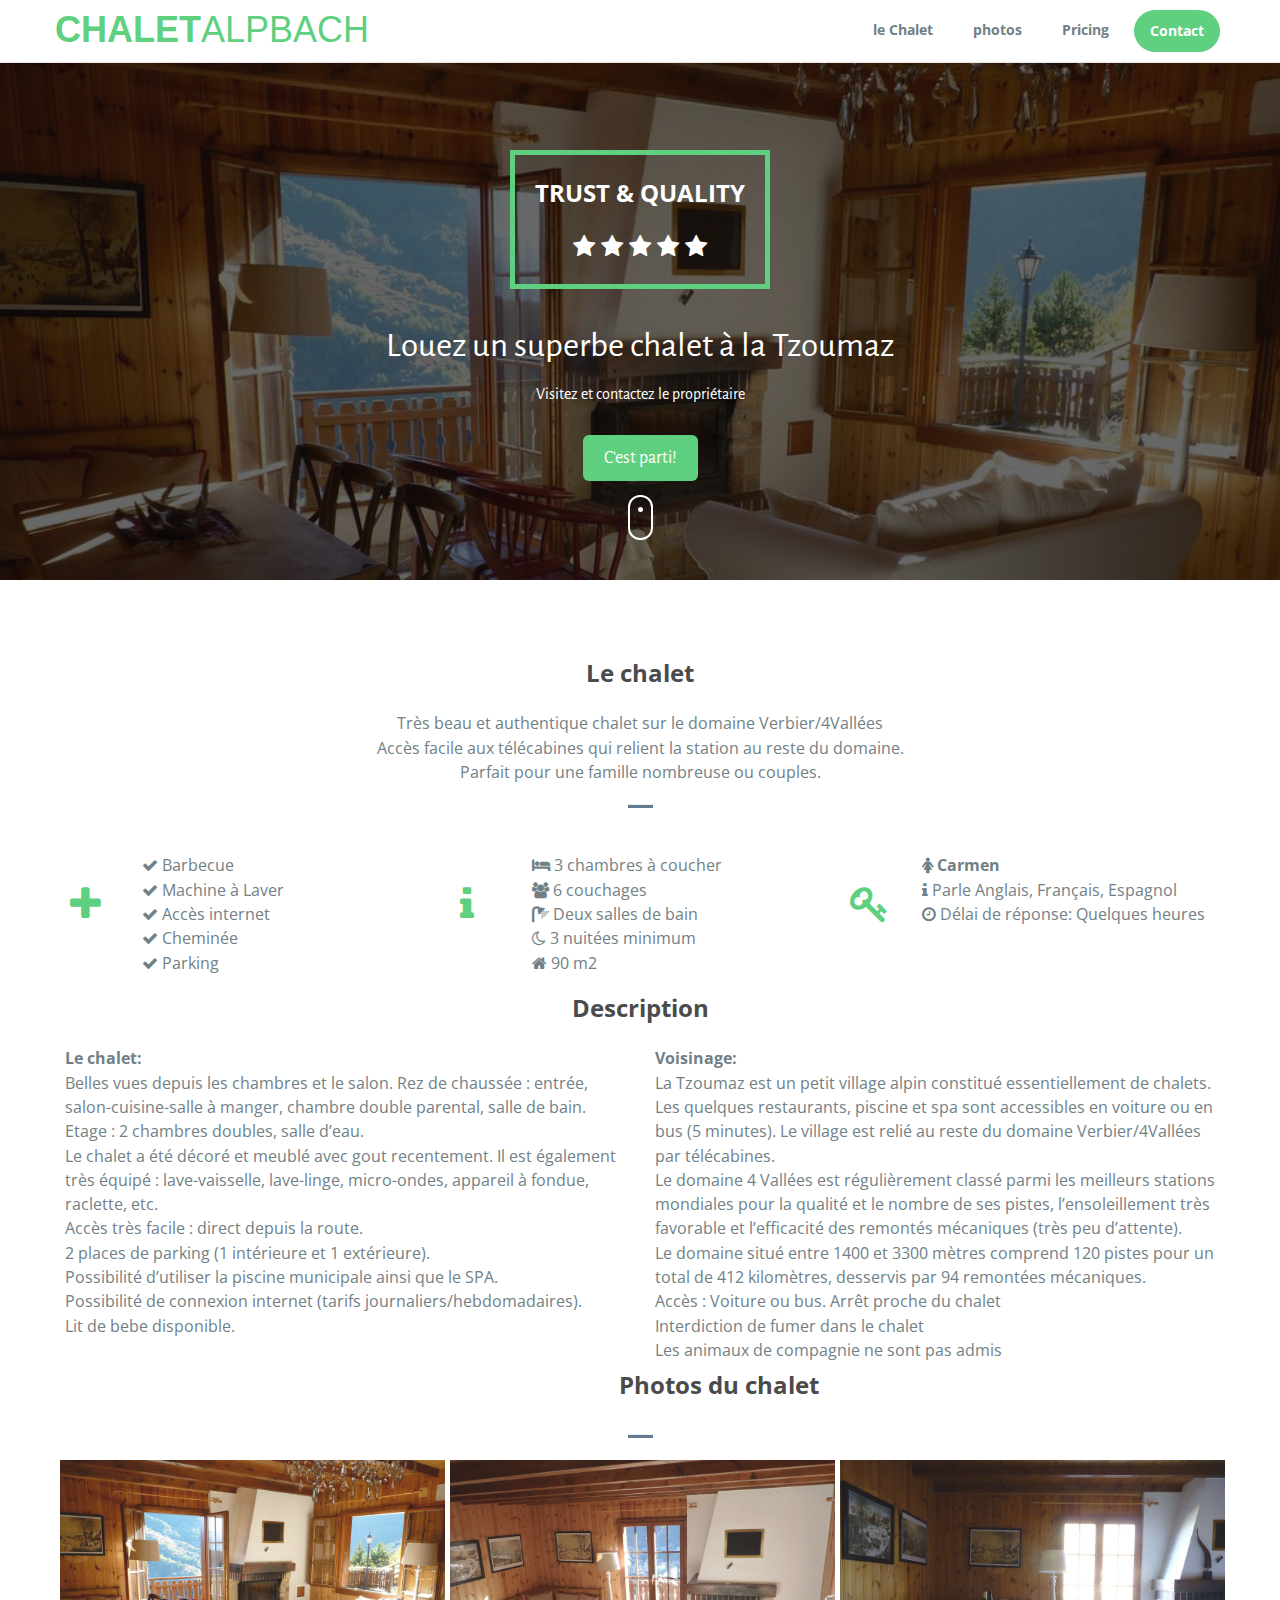
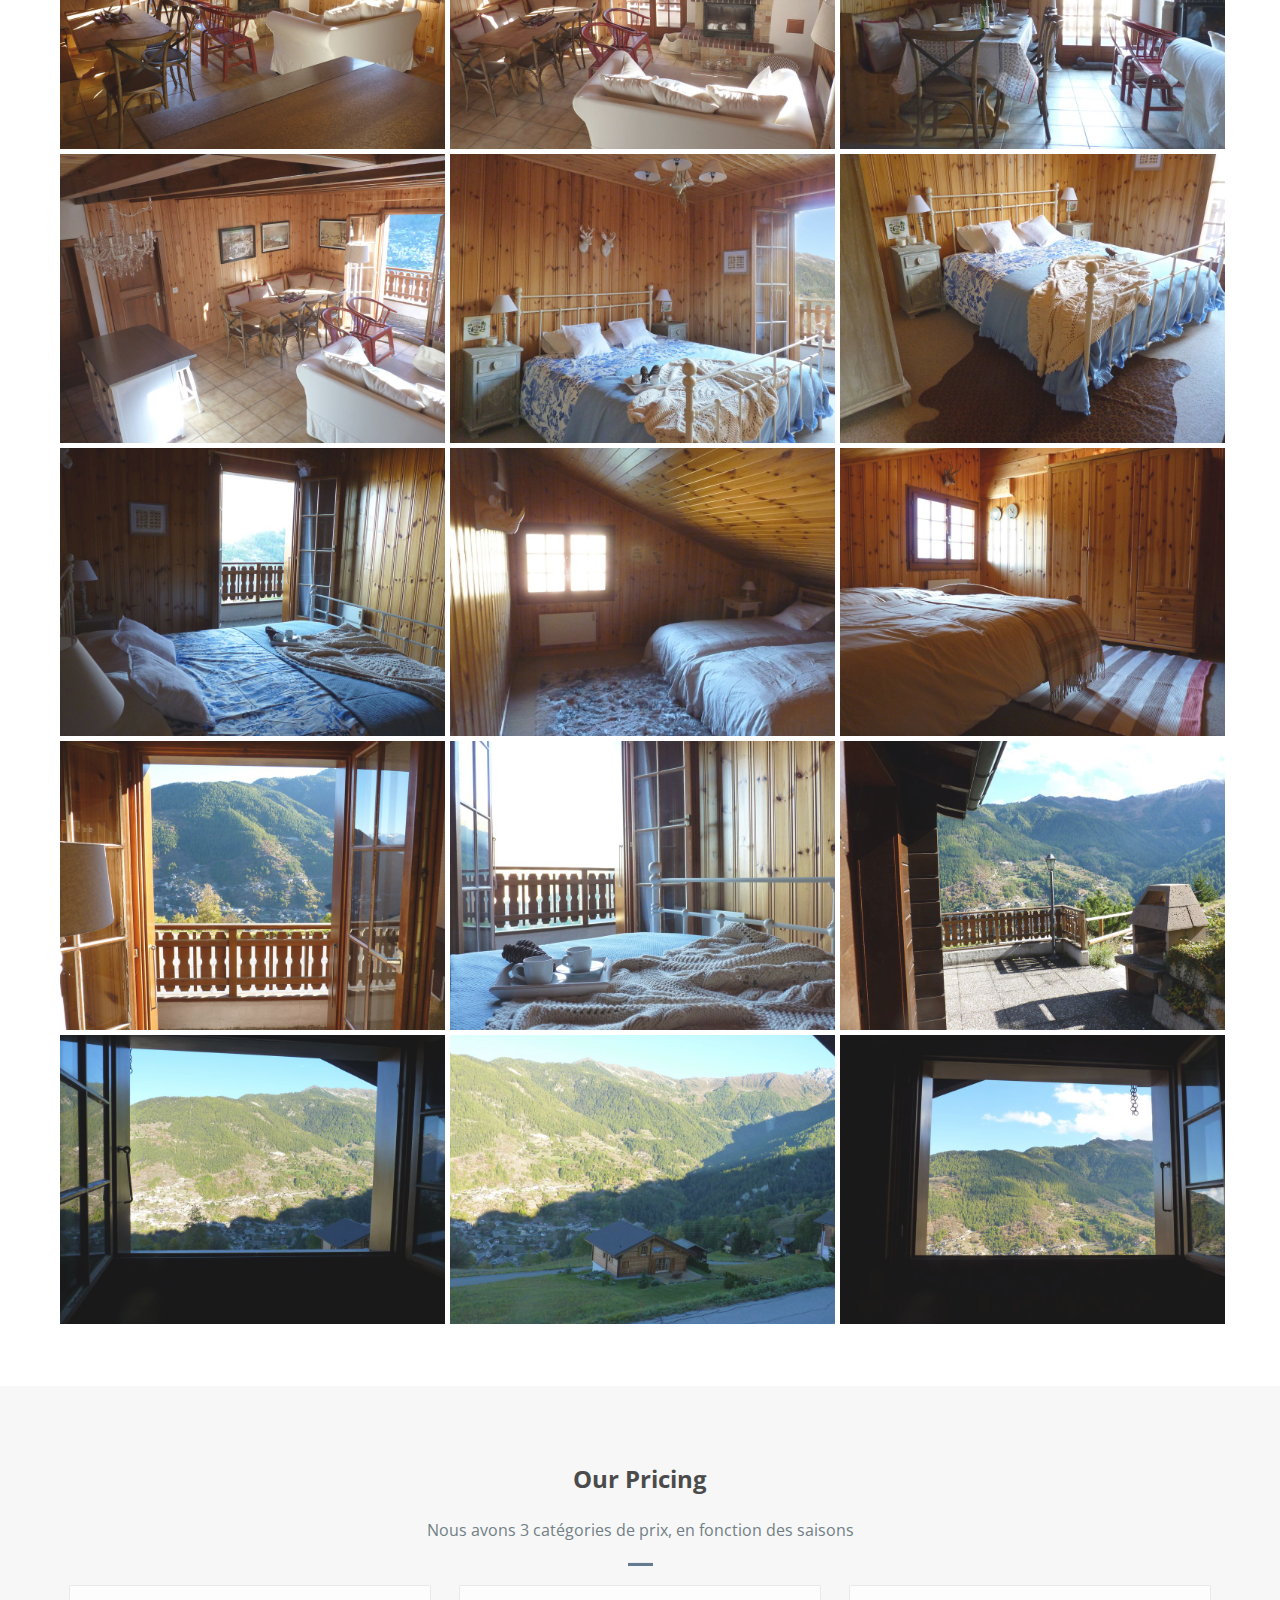
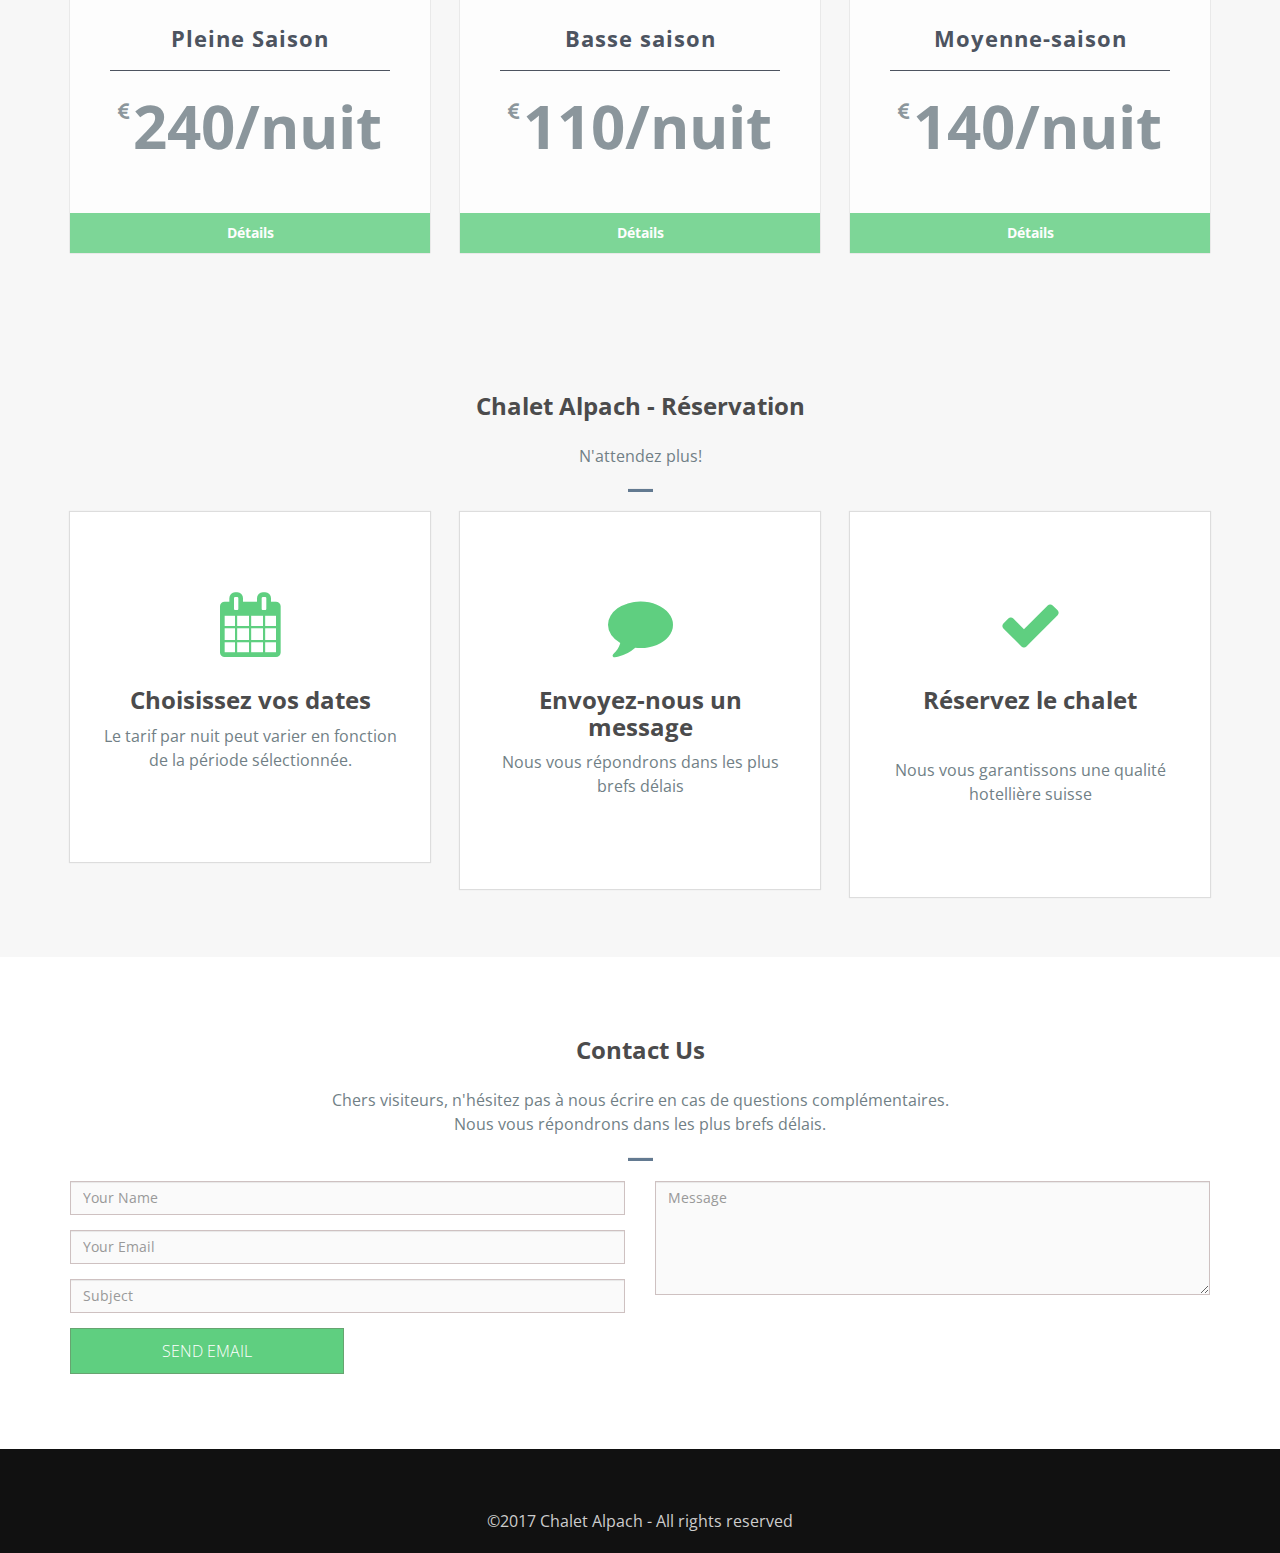
==== commit 38aae369: "ok" ====
--- a/index.html
+++ b/index.html
@@ -454,7 +454,12 @@
               </div>
               <div class="icon-text">
                 <h4 class="ser-text">Réservez le chalet</h4>
-                <p>Nous vous garantissons une qualité hotellière suisse</p>
+                <br>
+                <p></p>
+
+                <p>Nous vous garantissons une qualité hotellière suisse
+                <br></p>
+
               </div>
             </div>
           </div>
